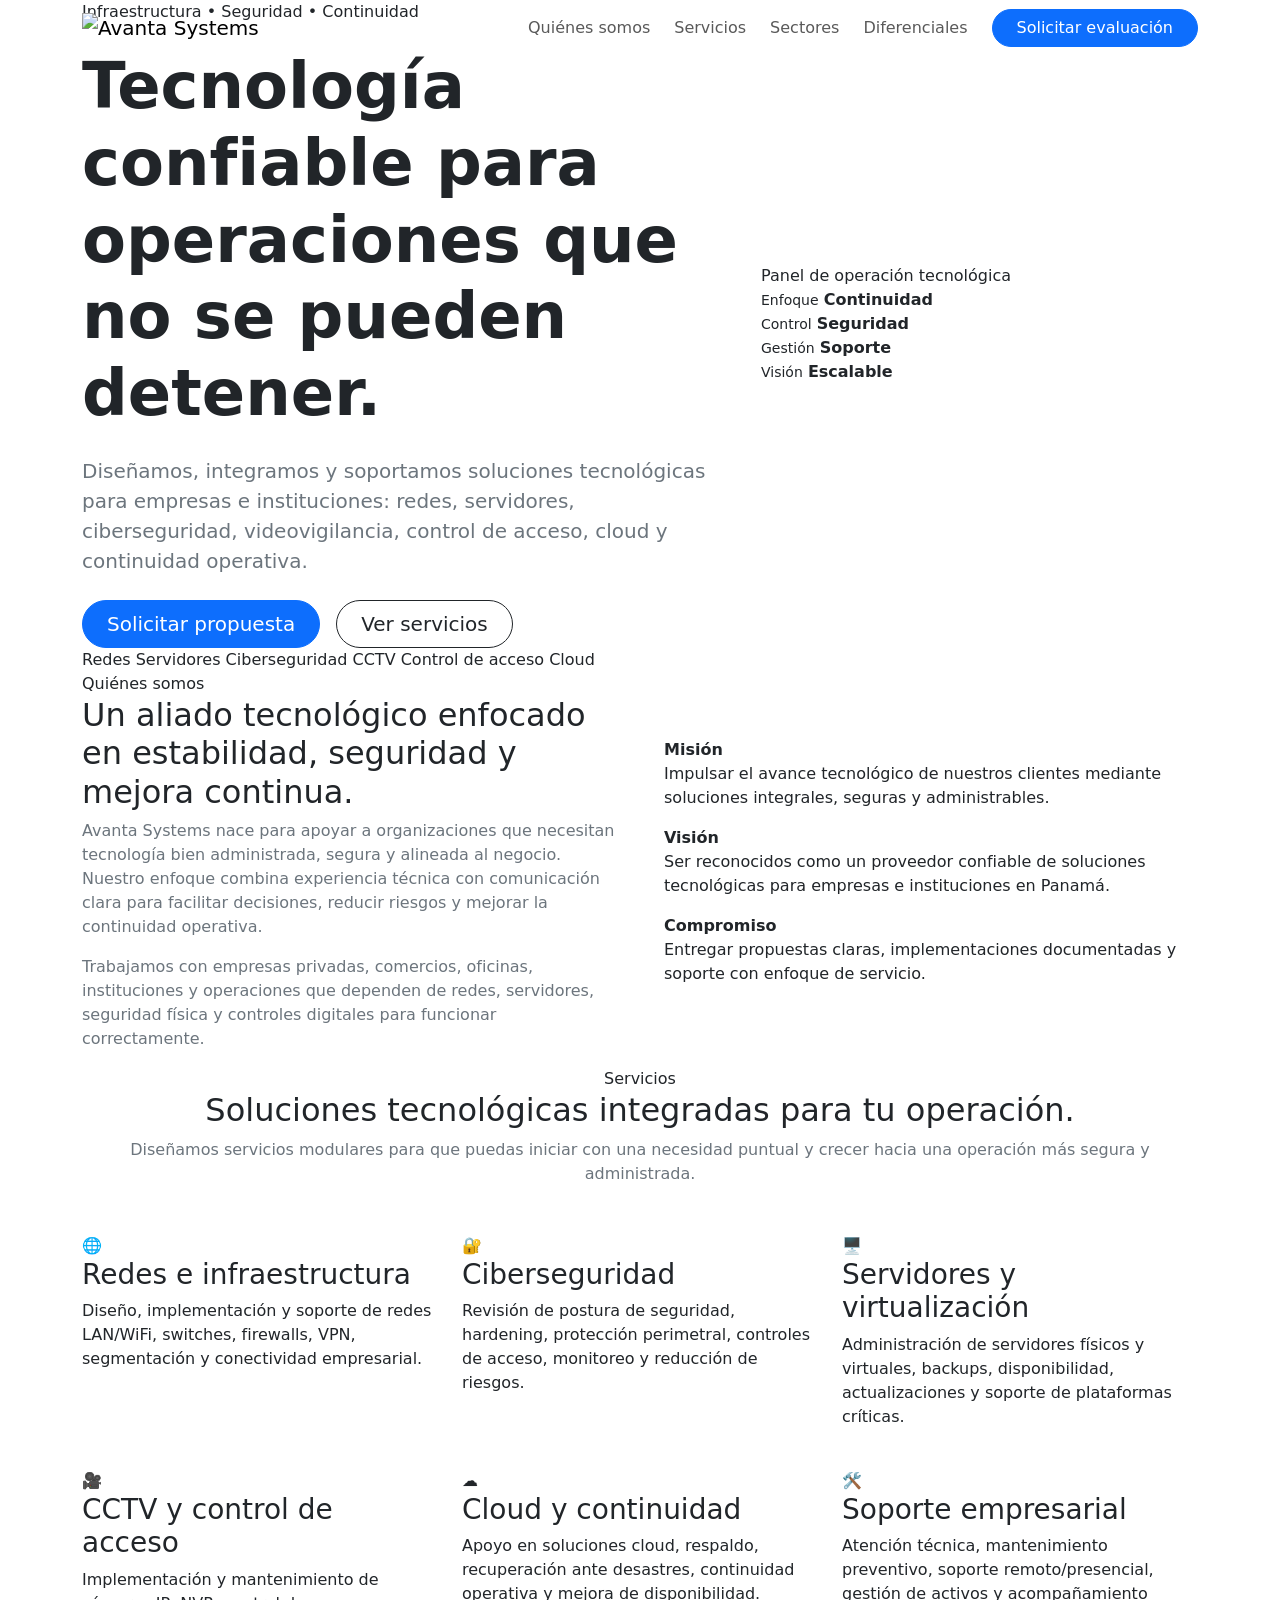
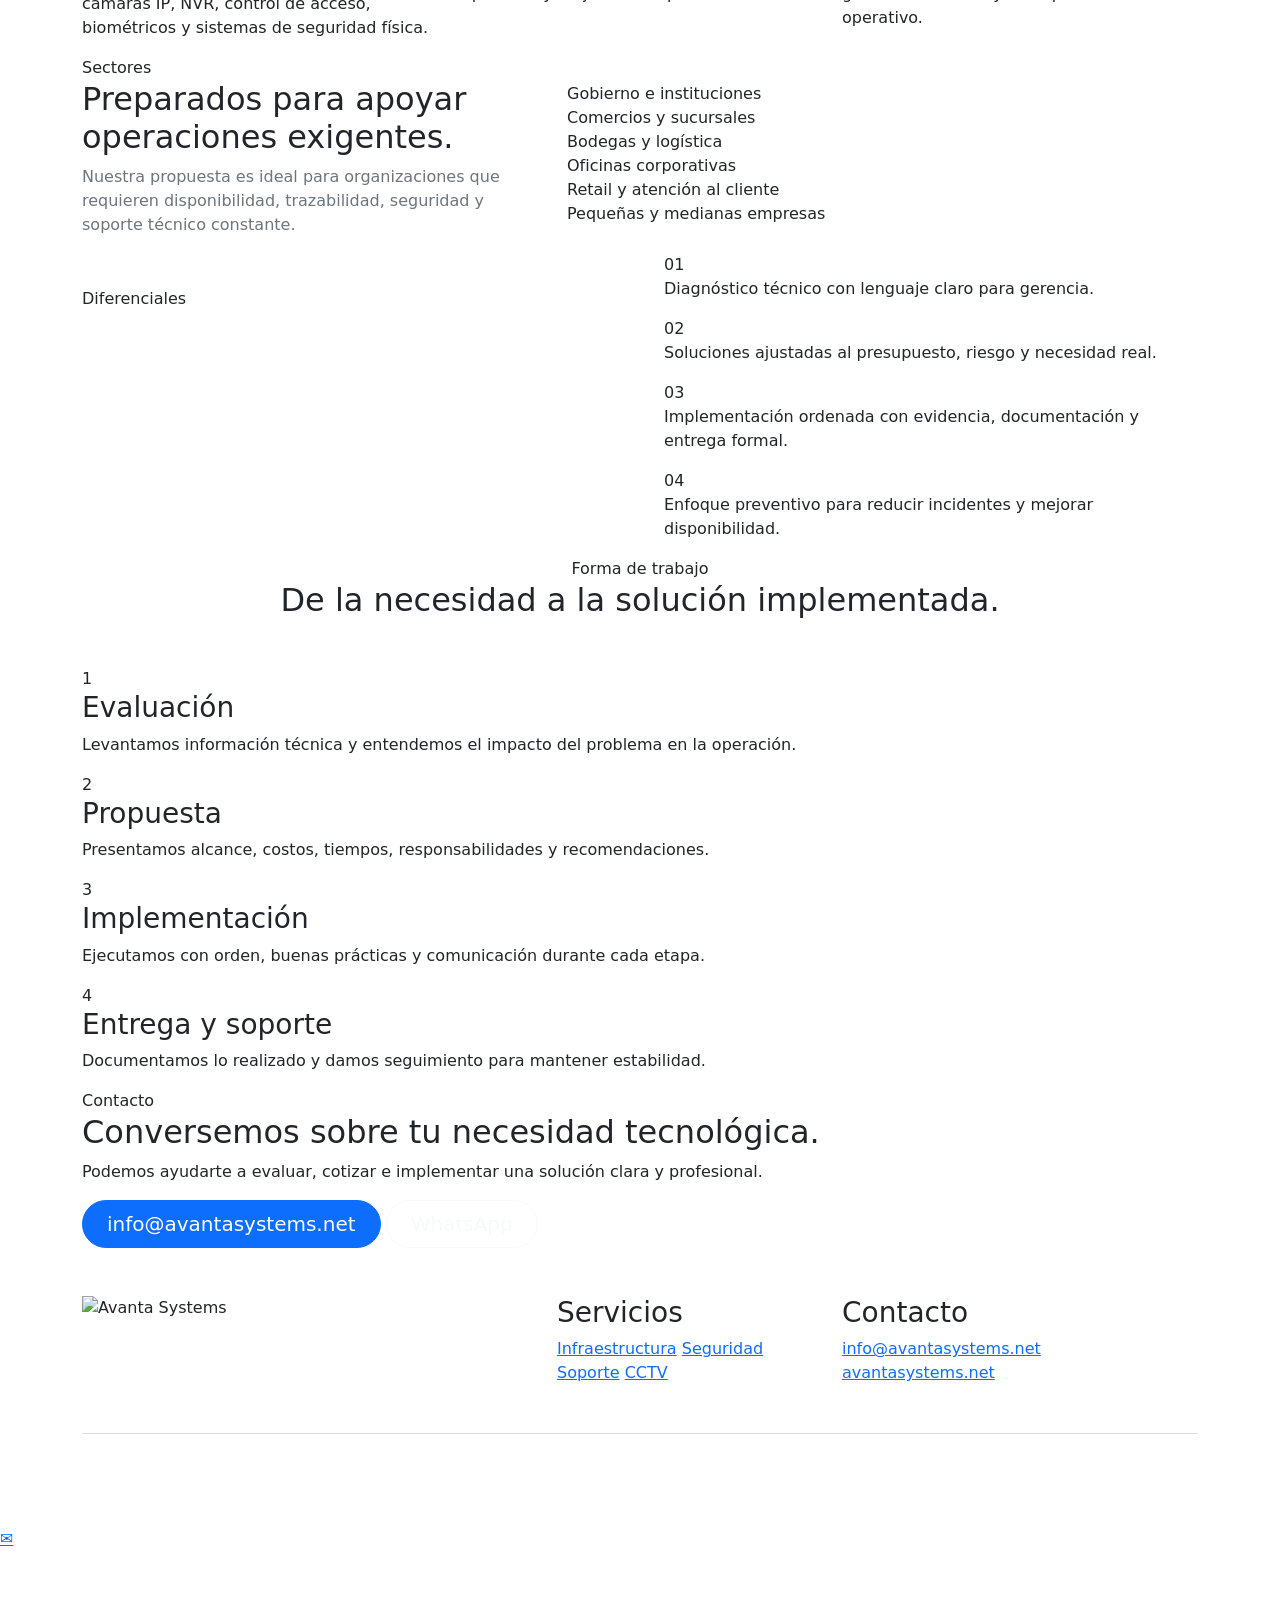
==== index.html @ c92cebc7 "index" ====
<!doctype html>
<html lang="es">
<head>
  <meta charset="utf-8">
  <meta name="viewport" content="width=device-width, initial-scale=1">
  <title>Avanta Systems | Infraestructura, Seguridad y Soluciones Tecnológicas</title>
  <meta name="description" content="Avanta Systems brinda servicios de consultoría, implementación y soporte tecnológico: redes, ciberseguridad, servidores, CCTV, control de acceso, cloud, respaldo y continuidad operativa para empresas e instituciones.">
  <meta name="keywords" content="Avanta Systems, tecnología Panamá, infraestructura tecnológica, ciberseguridad, redes, CCTV, control de acceso, servidores, soporte técnico, cloud, disaster recovery">
  <meta name="author" content="Avanta Systems">
  <meta name="robots" content="index, follow">
  <link rel="canonical" href="https://avantasystems.net/">

  <meta property="og:type" content="website">
  <meta property="og:title" content="Avanta Systems | Tecnología que impulsa continuidad">
  <meta property="og:description" content="Infraestructura, seguridad, soporte y soluciones tecnológicas para empresas e instituciones.">
  <meta property="og:url" content="https://avantasystems.net/">
  <meta property="og:image" content="https://avantasystems.net/assets/og-image.png">

  <meta name="twitter:card" content="summary_large_image">
  <meta name="twitter:title" content="Avanta Systems">
  <meta name="twitter:description" content="Infraestructura, seguridad y continuidad tecnológica.">
  <meta name="twitter:image" content="https://avantasystems.net/assets/og-image.png">

  <link rel="icon" href="assets/favicon.svg" type="image/svg+xml">
  <link rel="preconnect" href="https://cdn.jsdelivr.net">
  <link rel="stylesheet" href="https://cdn.jsdelivr.net/npm/bootstrap@5.3.3/dist/css/bootstrap.min.css">
  <link rel="stylesheet" href="assets/styles.css">

  <script type="application/ld+json">
  {
    "@context": "https://schema.org",
    "@type": "ProfessionalService",
    "name": "Avanta Systems",
    "url": "https://avantasystems.net",
    "email": "info@avantasystems.net",
    "areaServed": "Panamá",
    "description": "Consultoría, implementación y soporte en infraestructura tecnológica, redes, ciberseguridad, servidores, CCTV, control de acceso y continuidad operativa.",
    "serviceType": [
      "Infraestructura tecnológica",
      "Ciberseguridad",
      "Redes",
      "Servidores",
      "CCTV",
      "Control de acceso",
      "Soporte técnico empresarial"
    ]
  }
  </script>
</head>

<body>
  <nav class="navbar navbar-expand-lg fixed-top glass-nav" id="mainNav">
    <div class="container">
      <a class="navbar-brand d-flex align-items-center gap-2" href="#inicio" aria-label="Avanta Systems">
        <img src="assets/logo.svg" alt="Avanta Systems" class="logo">
      </a>

      <button class="navbar-toggler border-0" type="button" data-bs-toggle="collapse" data-bs-target="#navMenu" aria-controls="navMenu" aria-expanded="false" aria-label="Abrir menú">
        <span class="navbar-toggler-icon"></span>
      </button>

      <div class="collapse navbar-collapse" id="navMenu">
        <ul class="navbar-nav ms-auto align-items-lg-center gap-lg-2">
          <li class="nav-item"><a class="nav-link" href="#quienes-somos">Quiénes somos</a></li>
          <li class="nav-item"><a class="nav-link" href="#servicios">Servicios</a></li>
          <li class="nav-item"><a class="nav-link" href="#sectores">Sectores</a></li>
          <li class="nav-item"><a class="nav-link" href="#diferenciales">Diferenciales</a></li>
          <li class="nav-item"><a class="btn btn-primary rounded-pill px-4 ms-lg-2" href="#contacto">Solicitar evaluación</a></li>
        </ul>
      </div>
    </div>
  </nav>

  <header id="inicio" class="hero-section">
    <div class="hero-bg-orb orb-one"></div>
    <div class="hero-bg-orb orb-two"></div>

    <div class="container hero-content">
      <div class="row align-items-center g-5">
        <div class="col-lg-7">
          <div class="reveal">
            <span class="badge-pill">Infraestructura • Seguridad • Continuidad</span>
            <h1 class="display-3 fw-bold mt-4 mb-4">Tecnología confiable para operaciones que no se pueden detener.</h1>
            <p class="lead text-secondary mb-4">
              Diseñamos, integramos y soportamos soluciones tecnológicas para empresas e instituciones:
              redes, servidores, ciberseguridad, videovigilancia, control de acceso, cloud y continuidad operativa.
            </p>
            <div class="d-flex flex-column flex-sm-row gap-3">
              <a href="#contacto" class="btn btn-primary btn-lg rounded-pill px-4">Solicitar propuesta</a>
              <a href="#servicios" class="btn btn-outline-dark btn-lg rounded-pill px-4">Ver servicios</a>
            </div>
          </div>
        </div>

        <div class="col-lg-5">
          <div class="hero-dashboard reveal delay-1">
            <div class="dashboard-header">
              <span class="status-dot"></span>
              <span>Panel de operación tecnológica</span>
            </div>
            <div class="dashboard-grid">
              <div class="metric-card">
                <small>Enfoque</small>
                <strong>Continuidad</strong>
              </div>
              <div class="metric-card">
                <small>Control</small>
                <strong>Seguridad</strong>
              </div>
              <div class="metric-card">
                <small>Gestión</small>
                <strong>Soporte</strong>
              </div>
              <div class="metric-card">
                <small>Visión</small>
                <strong>Escalable</strong>
              </div>
            </div>
            <div class="signal-line">
              <span></span><span></span><span></span><span></span><span></span>
            </div>
          </div>
        </div>
      </div>

      <div class="trust-row reveal delay-2">
        <span>Redes</span>
        <span>Servidores</span>
        <span>Ciberseguridad</span>
        <span>CCTV</span>
        <span>Control de acceso</span>
        <span>Cloud</span>
      </div>
    </div>
  </header>

  <main>
    <section id="quienes-somos" class="section-padding">
      <div class="container">
        <div class="row align-items-center g-5">
          <div class="col-lg-6 reveal">
            <span class="section-kicker">Quiénes somos</span>
            <h2 class="section-title">Un aliado tecnológico enfocado en estabilidad, seguridad y mejora continua.</h2>
            <p class="text-secondary">
              Avanta Systems nace para apoyar a organizaciones que necesitan tecnología bien administrada,
              segura y alineada al negocio. Nuestro enfoque combina experiencia técnica con comunicación clara
              para facilitar decisiones, reducir riesgos y mejorar la continuidad operativa.
            </p>
            <p class="text-secondary">
              Trabajamos con empresas privadas, comercios, oficinas, instituciones y operaciones que dependen
              de redes, servidores, seguridad física y controles digitales para funcionar correctamente.
            </p>
          </div>

          <div class="col-lg-6 reveal delay-1">
            <div class="info-panel">
              <div class="info-item">
                <strong>Misión</strong>
                <p>Impulsar el avance tecnológico de nuestros clientes mediante soluciones integrales, seguras y administrables.</p>
              </div>
              <div class="info-item">
                <strong>Visión</strong>
                <p>Ser reconocidos como un proveedor confiable de soluciones tecnológicas para empresas e instituciones en Panamá.</p>
              </div>
              <div class="info-item">
                <strong>Compromiso</strong>
                <p>Entregar propuestas claras, implementaciones documentadas y soporte con enfoque de servicio.</p>
              </div>
            </div>
          </div>
        </div>
      </div>
    </section>

    <section id="servicios" class="section-padding bg-soft">
      <div class="container">
        <div class="section-head text-center reveal">
          <span class="section-kicker">Servicios</span>
          <h2 class="section-title mx-auto">Soluciones tecnológicas integradas para tu operación.</h2>
          <p class="text-secondary mx-auto">
            Diseñamos servicios modulares para que puedas iniciar con una necesidad puntual y crecer hacia una operación más segura y administrada.
          </p>
        </div>

        <div class="row g-4 mt-4">
          <div class="col-md-6 col-lg-4 reveal">
            <div class="service-card">
              <div class="service-icon">🌐</div>
              <h3>Redes e infraestructura</h3>
              <p>Diseño, implementación y soporte de redes LAN/WiFi, switches, firewalls, VPN, segmentación y conectividad empresarial.</p>
            </div>
          </div>
          <div class="col-md-6 col-lg-4 reveal delay-1">
            <div class="service-card">
              <div class="service-icon">🔐</div>
              <h3>Ciberseguridad</h3>
              <p>Revisión de postura de seguridad, hardening, protección perimetral, controles de acceso, monitoreo y reducción de riesgos.</p>
            </div>
          </div>
          <div class="col-md-6 col-lg-4 reveal delay-2">
            <div class="service-card">
              <div class="service-icon">🖥️</div>
              <h3>Servidores y virtualización</h3>
              <p>Administración de servidores físicos y virtuales, backups, disponibilidad, actualizaciones y soporte de plataformas críticas.</p>
            </div>
          </div>
          <div class="col-md-6 col-lg-4 reveal">
            <div class="service-card">
              <div class="service-icon">🎥</div>
              <h3>CCTV y control de acceso</h3>
              <p>Implementación y mantenimiento de cámaras IP, NVR, control de acceso, biométricos y sistemas de seguridad física.</p>
            </div>
          </div>
          <div class="col-md-6 col-lg-4 reveal delay-1">
            <div class="service-card">
              <div class="service-icon">☁️</div>
              <h3>Cloud y continuidad</h3>
              <p>Apoyo en soluciones cloud, respaldo, recuperación ante desastres, continuidad operativa y mejora de disponibilidad.</p>
            </div>
          </div>
          <div class="col-md-6 col-lg-4 reveal delay-2">
            <div class="service-card">
              <div class="service-icon">🛠️</div>
              <h3>Soporte empresarial</h3>
              <p>Atención técnica, mantenimiento preventivo, soporte remoto/presencial, gestión de activos y acompañamiento operativo.</p>
            </div>
          </div>
        </div>
      </div>
    </section>

    <section id="sectores" class="section-padding">
      <div class="container">
        <div class="row align-items-center g-5">
          <div class="col-lg-5 reveal">
            <span class="section-kicker">Sectores</span>
            <h2 class="section-title">Preparados para apoyar operaciones exigentes.</h2>
            <p class="text-secondary">
              Nuestra propuesta es ideal para organizaciones que requieren disponibilidad, trazabilidad,
              seguridad y soporte técnico constante.
            </p>
          </div>

          <div class="col-lg-7">
            <div class="sector-grid">
              <div class="sector-card reveal">Gobierno e instituciones</div>
              <div class="sector-card reveal delay-1">Comercios y sucursales</div>
              <div class="sector-card reveal delay-2">Bodegas y logística</div>
              <div class="sector-card reveal">Oficinas corporativas</div>
              <div class="sector-card reveal delay-1">Retail y atención al cliente</div>
              <div class="sector-card reveal delay-2">Pequeñas y medianas empresas</div>
            </div>
          </div>
        </div>
      </div>
    </section>

    <section id="diferenciales" class="section-padding dark-section">
      <div class="container">
        <div class="row g-5 align-items-center">
          <div class="col-lg-6 reveal">
            <span class="section-kicker">Diferenciales</span>
            <h2 class="section-title text-white">No vendemos solo instalación: entregamos control, documentación y continuidad.</h2>
            <p class="text-white-50">
              El valor está en entender el entorno, documentar lo implementado y dejar recomendaciones claras para operación y mejora.
            </p>
          </div>
          <div class="col-lg-6">
            <div class="value-list">
              <div class="value-item reveal">
                <span>01</span>
                <p>Diagnóstico técnico con lenguaje claro para gerencia.</p>
              </div>
              <div class="value-item reveal delay-1">
                <span>02</span>
                <p>Soluciones ajustadas al presupuesto, riesgo y necesidad real.</p>
              </div>
              <div class="value-item reveal delay-2">
                <span>03</span>
                <p>Implementación ordenada con evidencia, documentación y entrega formal.</p>
              </div>
              <div class="value-item reveal delay-3">
                <span>04</span>
                <p>Enfoque preventivo para reducir incidentes y mejorar disponibilidad.</p>
              </div>
            </div>
          </div>
        </div>
      </div>
    </section>

    <section class="section-padding bg-soft">
      <div class="container">
        <div class="section-head text-center reveal">
          <span class="section-kicker">Forma de trabajo</span>
          <h2 class="section-title mx-auto">De la necesidad a la solución implementada.</h2>
        </div>

        <div class="timeline mt-5">
          <div class="timeline-step reveal">
            <span>1</span>
            <h3>Evaluación</h3>
            <p>Levantamos información técnica y entendemos el impacto del problema en la operación.</p>
          </div>
          <div class="timeline-step reveal delay-1">
            <span>2</span>
            <h3>Propuesta</h3>
            <p>Presentamos alcance, costos, tiempos, responsabilidades y recomendaciones.</p>
          </div>
          <div class="timeline-step reveal delay-2">
            <span>3</span>
            <h3>Implementación</h3>
            <p>Ejecutamos con orden, buenas prácticas y comunicación durante cada etapa.</p>
          </div>
          <div class="timeline-step reveal delay-3">
            <span>4</span>
            <h3>Entrega y soporte</h3>
            <p>Documentamos lo realizado y damos seguimiento para mantener estabilidad.</p>
          </div>
        </div>
      </div>
    </section>

    <section id="contacto" class="cta-section">
      <div class="container">
        <div class="cta-box reveal">
          <div>
            <span class="section-kicker">Contacto</span>
            <h2>Conversemos sobre tu necesidad tecnológica.</h2>
            <p>Podemos ayudarte a evaluar, cotizar e implementar una solución clara y profesional.</p>
          </div>
          <div class="cta-actions">
            <a class="btn btn-primary btn-lg rounded-pill px-4" href="mailto:info@avantasystems.net">info@avantasystems.net</a>
            <a class="btn btn-outline-light btn-lg rounded-pill px-4" href="https://wa.me/50764495803" target="_blank" rel="noopener">WhatsApp</a>
          </div>
        </div>
      </div>
    </section>
  </main>

  <footer class="footer py-5">
    <div class="container">
      <div class="row g-4 align-items-start">
        <div class="col-lg-5">
          <img src="assets/logo-white.svg" alt="Avanta Systems" class="footer-logo mb-3">
          <p class="text-white-50 mb-1">Servicios Tecnológicos Integrados PTY</p>
          <p class="text-white-50">Panamá</p>
        </div>
        <div class="col-6 col-lg-3">
          <h3>Servicios</h3>
          <a href="#servicios">Infraestructura</a>
          <a href="#servicios">Seguridad</a>
          <a href="#servicios">Soporte</a>
          <a href="#servicios">CCTV</a>
        </div>
        <div class="col-6 col-lg-4">
          <h3>Contacto</h3>
          <a href="mailto:info@avantasystems.net">info@avantasystems.net</a>
          <a href="https://avantasystems.net">avantasystems.net</a>
          <span class="text-white-50">Atención empresarial e institucional</span>
        </div>
      </div>
      <hr class="border-secondary my-4">
      <div class="d-flex flex-column flex-md-row justify-content-between gap-2 text-white-50 small">
        <span>© <span id="year"></span> Avanta Systems. Todos los derechos reservados.</span>
        <span>Infraestructura • Seguridad • Continuidad</span>
      </div>
    </div>
  </footer>

  <a href="#contacto" class="floating-cta" aria-label="Contactar">✉</a>

  <script src="https://cdn.jsdelivr.net/npm/bootstrap@5.3.3/dist/js/bootstrap.bundle.min.js"></script>
  <script src="assets/script.js"></script>
</body>
</html>
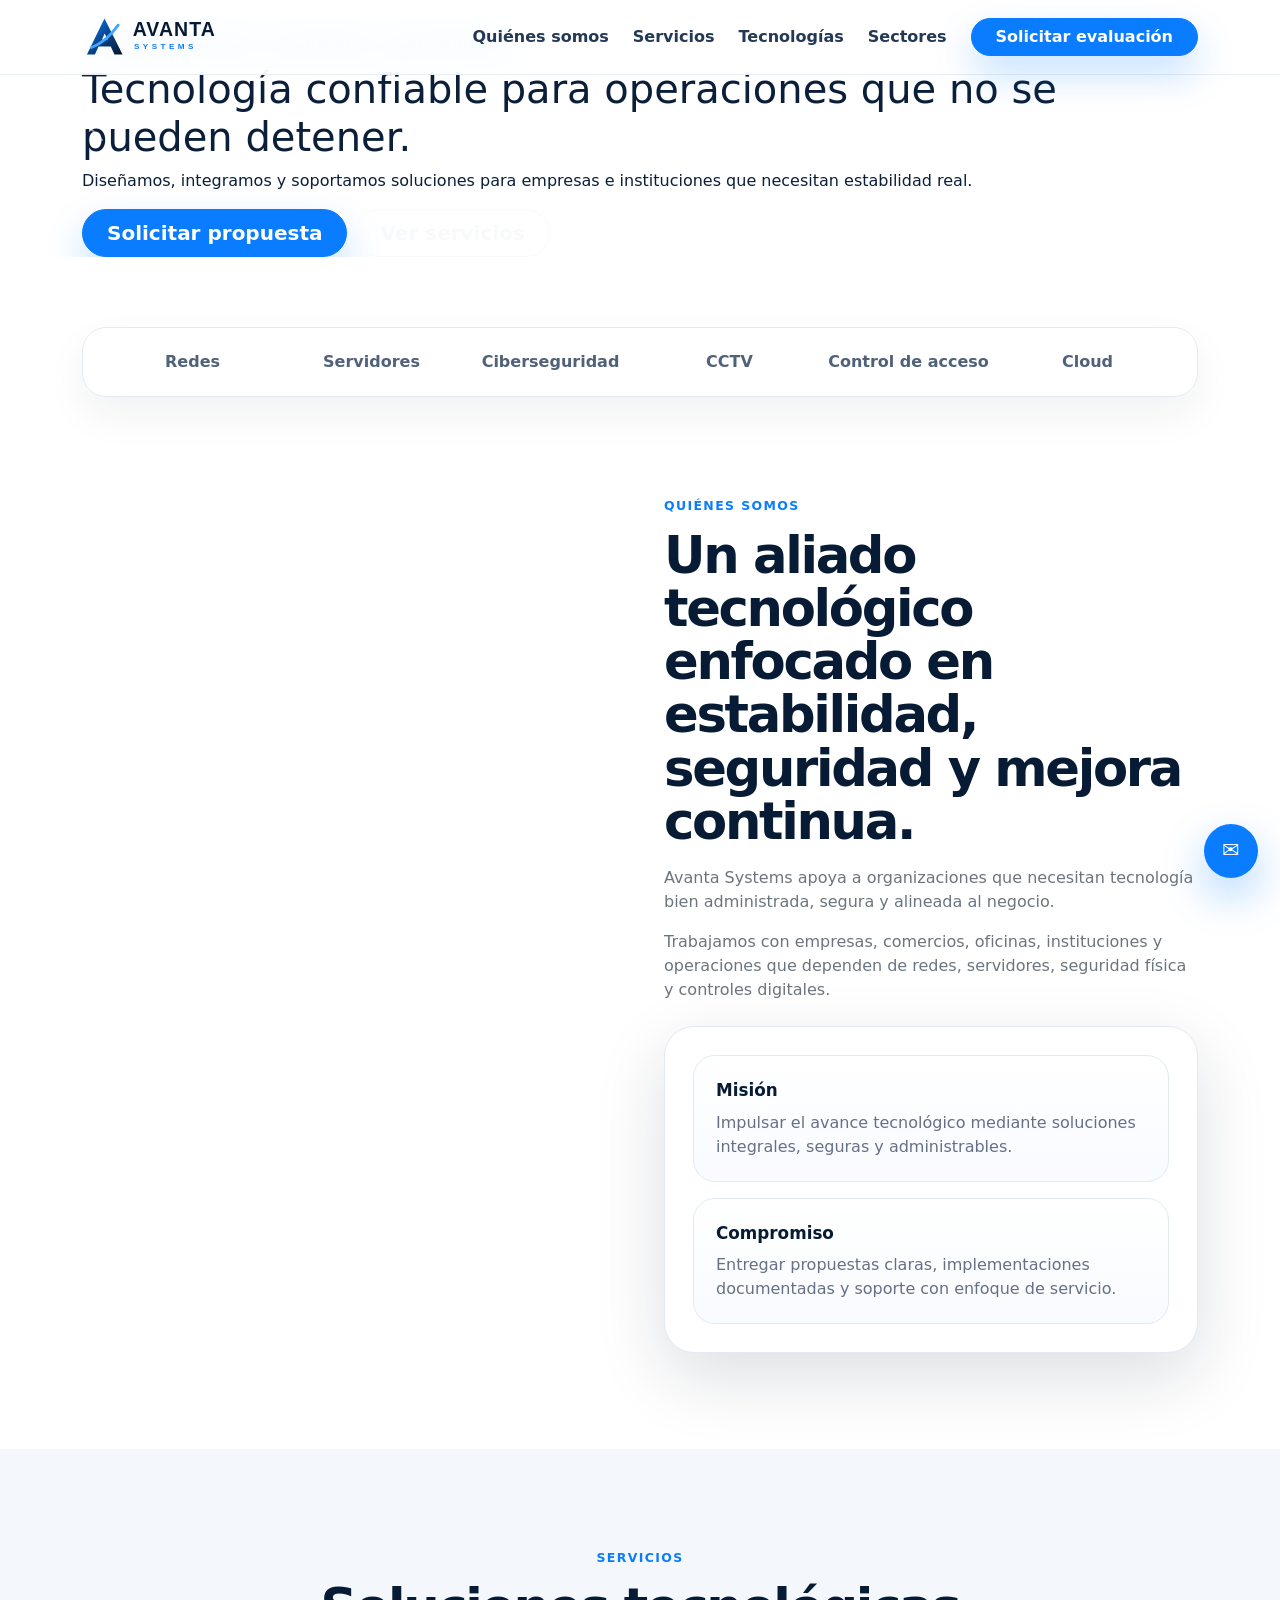
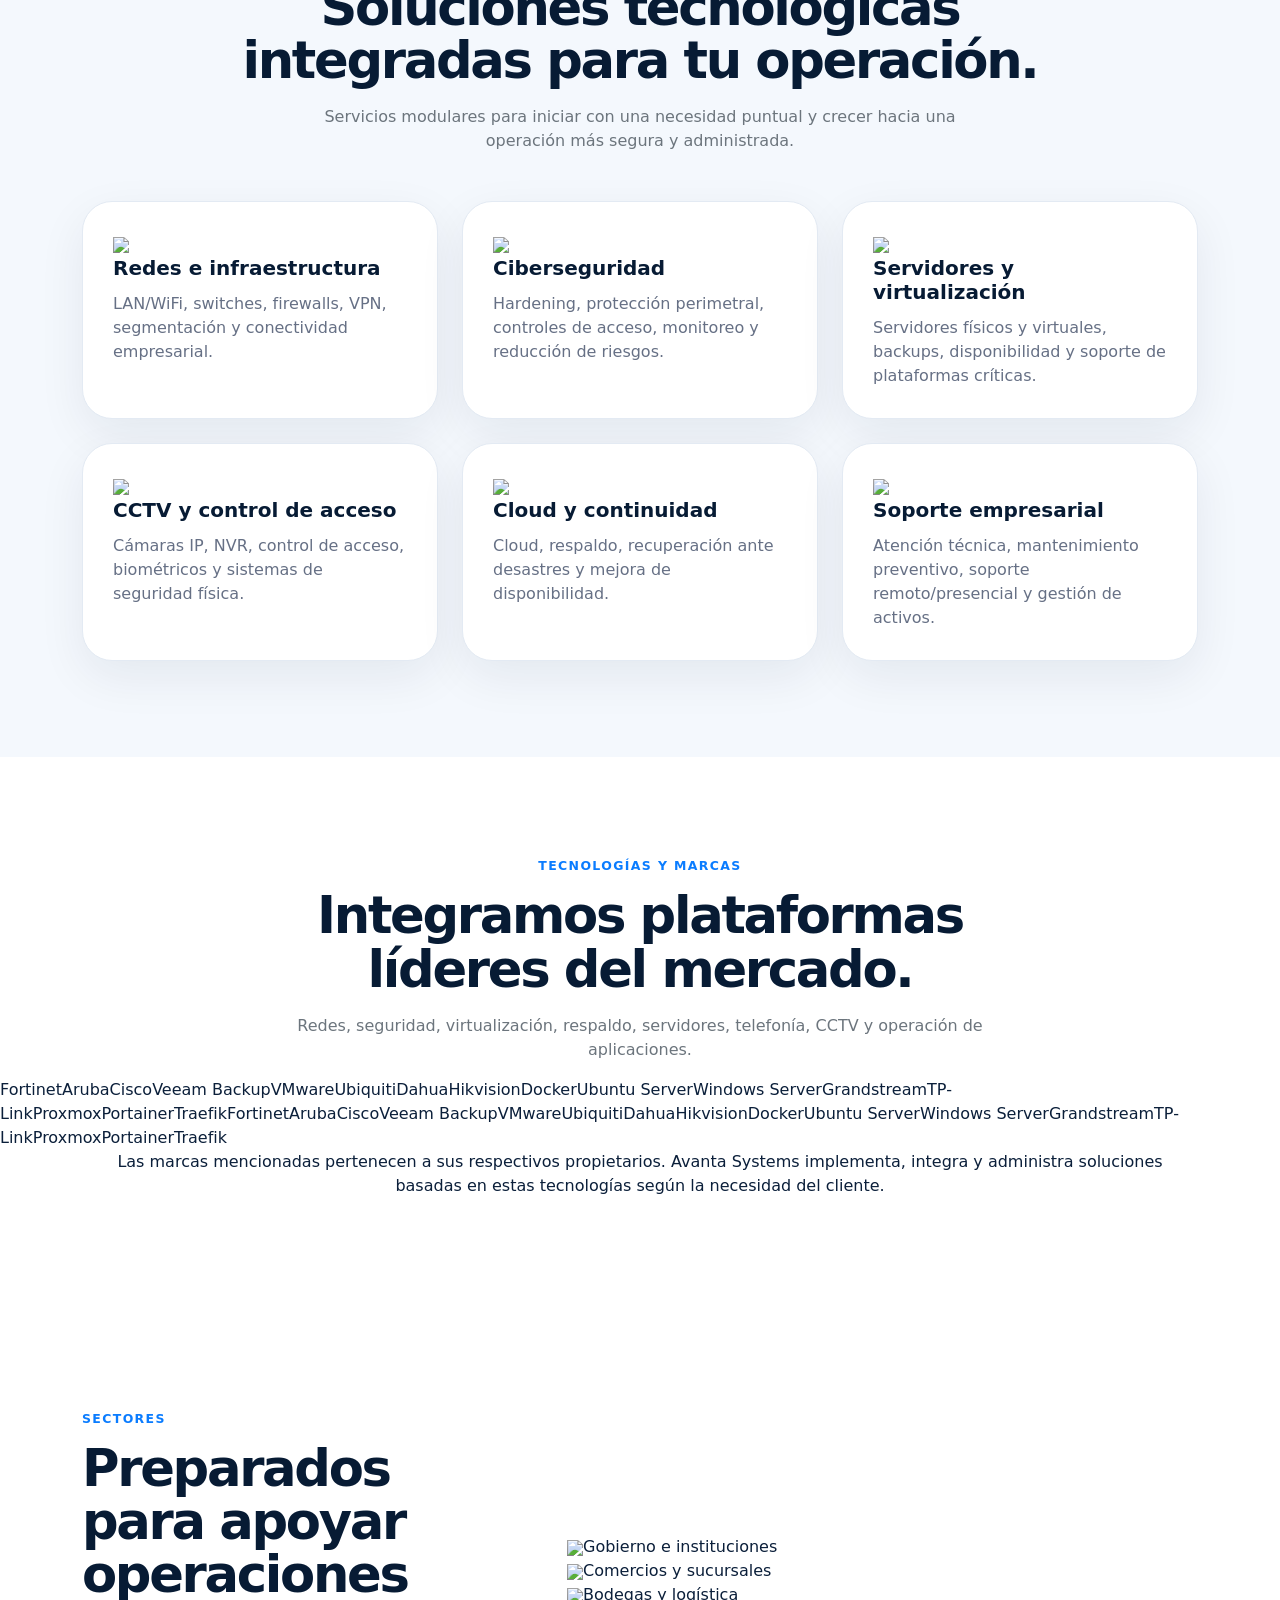
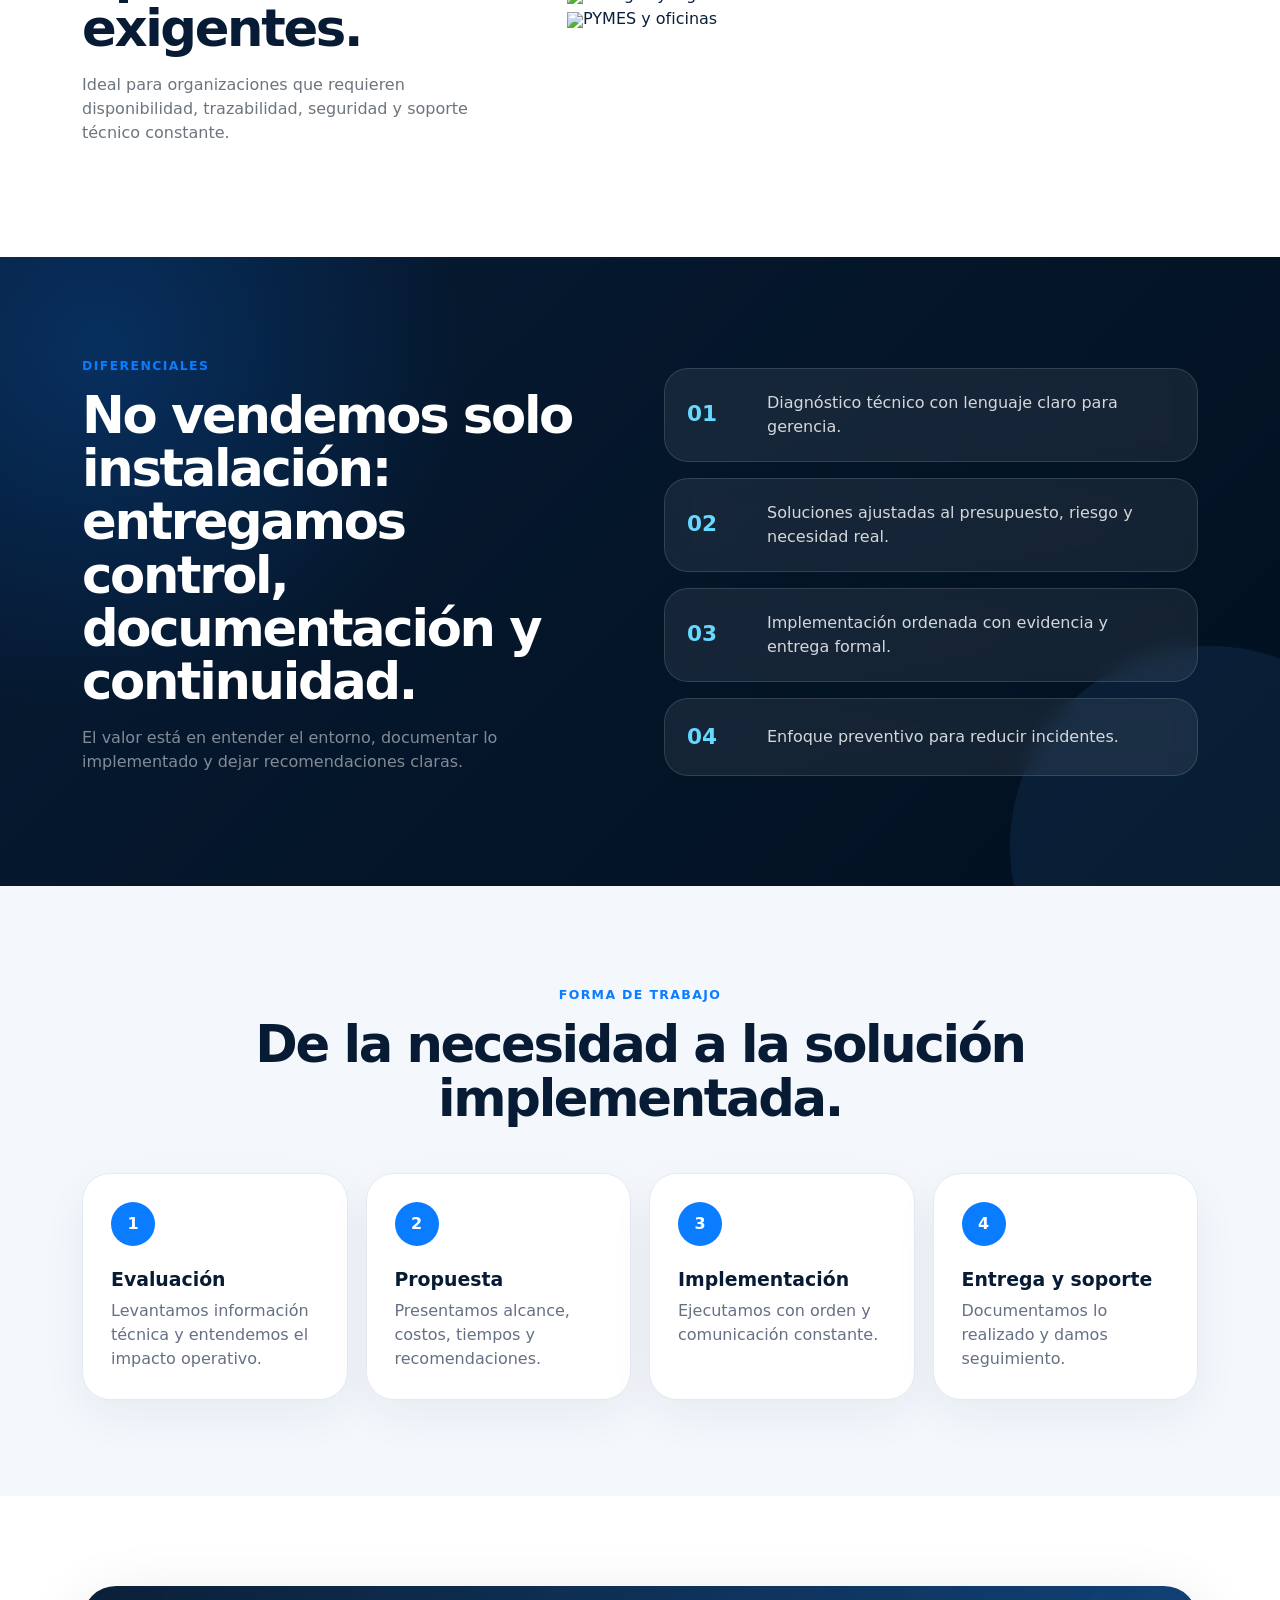
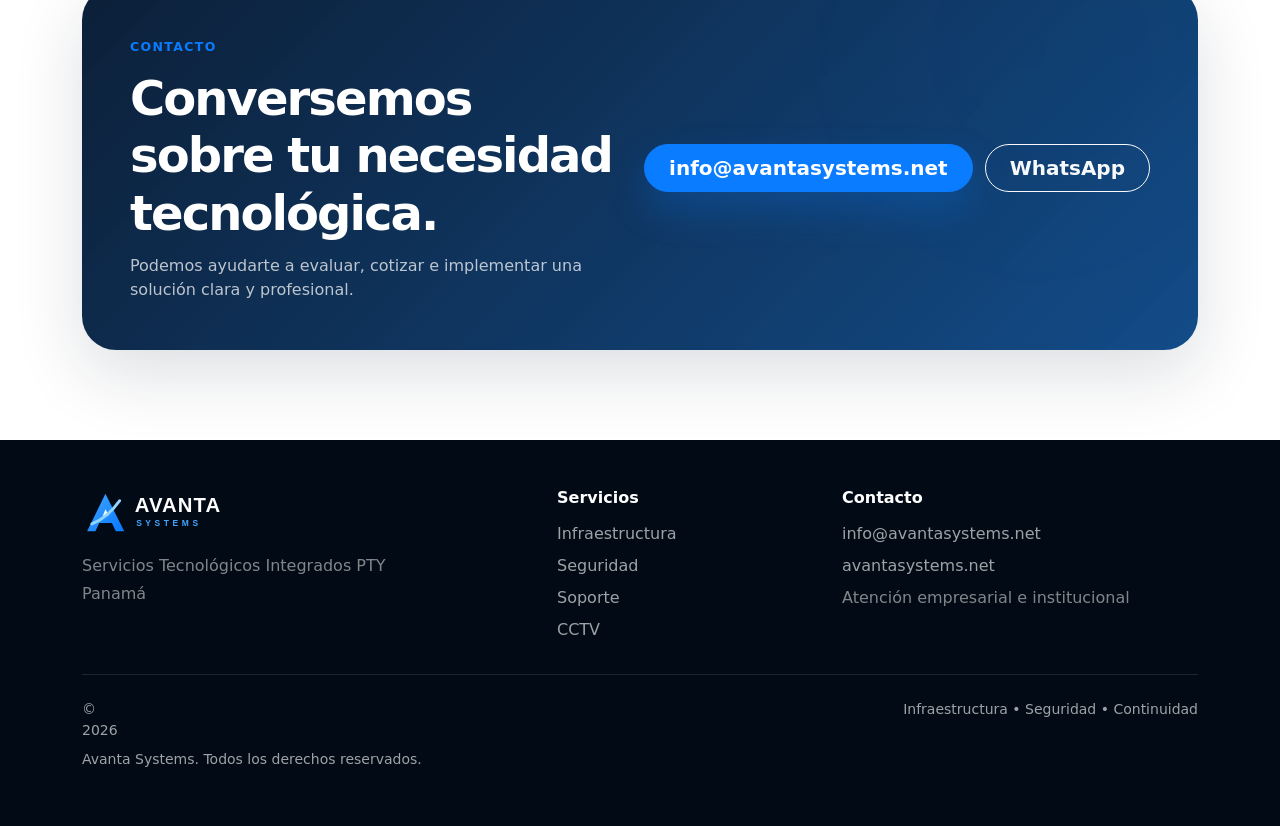
==== commit 8a35e0d7: "Add files via upload" ====
--- a/index.html
+++ b/index.html
@@ -1,376 +1,52 @@
 <!doctype html>
 <html lang="es">
 <head>
-  <meta charset="utf-8">
-  <meta name="viewport" content="width=device-width, initial-scale=1">
-  <title>Avanta Systems | Infraestructura, Seguridad y Soluciones Tecnológicas</title>
-  <meta name="description" content="Avanta Systems brinda servicios de consultoría, implementación y soporte tecnológico: redes, ciberseguridad, servidores, CCTV, control de acceso, cloud, respaldo y continuidad operativa para empresas e instituciones.">
-  <meta name="keywords" content="Avanta Systems, tecnología Panamá, infraestructura tecnológica, ciberseguridad, redes, CCTV, control de acceso, servidores, soporte técnico, cloud, disaster recovery">
-  <meta name="author" content="Avanta Systems">
-  <meta name="robots" content="index, follow">
-  <link rel="canonical" href="https://avantasystems.net/">
+<meta charset="utf-8"><meta name="viewport" content="width=device-width,initial-scale=1">
+<title>Avanta Systems | Infraestructura, Seguridad y Soluciones Tecnológicas</title>
+<meta name="description" content="Avanta Systems brinda consultoría, implementación y soporte tecnológico: redes, ciberseguridad, servidores, CCTV, control de acceso, cloud, respaldo y continuidad operativa.">
+<meta name="keywords" content="Avanta Systems, tecnología Panamá, infraestructura tecnológica, ciberseguridad, redes, CCTV, control de acceso, servidores, soporte técnico, cloud, disaster recovery">
+<meta name="author" content="Avanta Systems"><meta name="robots" content="index, follow"><link rel="canonical" href="https://avantasystems.net/">
+<meta property="og:type" content="website"><meta property="og:title" content="Avanta Systems | Tecnología que impulsa continuidad"><meta property="og:description" content="Infraestructura, seguridad, soporte y soluciones tecnológicas."><meta property="og:image" content="https://avantasystems.net/assets/og-image.png">
+<link rel="icon" href="assets/favicon.svg" type="image/svg+xml"><link rel="stylesheet" href="https://cdn.jsdelivr.net/npm/bootstrap@5.3.3/dist/css/bootstrap.min.css"><link rel="stylesheet" href="assets/styles.css">
+</head>
+<body>
+<nav class="navbar navbar-expand-lg fixed-top glass-nav" id="mainNav"><div class="container"><a class="navbar-brand" href="#inicio"><img src="assets/logo.svg" class="logo" alt="Avanta Systems"></a><button class="navbar-toggler border-0" data-bs-toggle="collapse" data-bs-target="#navMenu"><span class="navbar-toggler-icon"></span></button><div class="collapse navbar-collapse" id="navMenu"><ul class="navbar-nav ms-auto align-items-lg-center gap-lg-2"><li class="nav-item"><a class="nav-link" href="#quienes-somos">Quiénes somos</a></li><li class="nav-item"><a class="nav-link" href="#servicios">Servicios</a></li><li class="nav-item"><a class="nav-link" href="#tecnologias">Tecnologías</a></li><li class="nav-item"><a class="nav-link" href="#sectores">Sectores</a></li><li class="nav-item"><a class="btn btn-primary rounded-pill px-4 ms-lg-2" href="#contacto">Solicitar evaluación</a></li></ul></div></div></nav>
 
-  <meta property="og:type" content="website">
-  <meta property="og:title" content="Avanta Systems | Tecnología que impulsa continuidad">
-  <meta property="og:description" content="Infraestructura, seguridad, soporte y soluciones tecnológicas para empresas e instituciones.">
-  <meta property="og:url" content="https://avantasystems.net/">
-  <meta property="og:image" content="https://avantasystems.net/assets/og-image.png">
+<header id="inicio" class="hero-slider"><div id="heroCarousel" class="carousel slide carousel-fade" data-bs-ride="carousel" data-bs-interval="5200">
+<div class="carousel-indicators"><button data-bs-target="#heroCarousel" data-bs-slide-to="0" class="active"></button><button data-bs-target="#heroCarousel" data-bs-slide-to="1"></button><button data-bs-target="#heroCarousel" data-bs-slide-to="2"></button><button data-bs-target="#heroCarousel" data-bs-slide-to="3"></button><button data-bs-target="#heroCarousel" data-bs-slide-to="4"></button></div>
+<div class="carousel-inner">
+<div class="carousel-item active"><img src="assets/img/slide-1.jpg" class="hero-slide-img" alt=""><div class="hero-overlay"></div><div class="container hero-caption"><span class="badge-pill">Infraestructura • Seguridad • Continuidad</span><h1>Tecnología confiable para operaciones que no se pueden detener.</h1><p>Diseñamos, integramos y soportamos soluciones para empresas e instituciones que necesitan estabilidad real.</p><div><a href="#contacto" class="btn btn-primary btn-lg rounded-pill px-4 me-2">Solicitar propuesta</a><a href="#servicios" class="btn btn-outline-light btn-lg rounded-pill px-4">Ver servicios</a></div></div></div>
+<div class="carousel-item"><img src="assets/img/slide-2.jpg" class="hero-slide-img" alt=""><div class="hero-overlay"></div><div class="container hero-caption"><span class="badge-pill">Protección y control</span><h1>Seguridad desde el diseño, no como reacción.</h1><p>Reducimos riesgos con segmentación, hardening, monitoreo, controles de acceso y buenas prácticas.</p><a href="#contacto" class="btn btn-primary btn-lg rounded-pill px-4">Evaluar seguridad</a></div></div>
+<div class="carousel-item"><img src="assets/img/slide-3.jpg" class="hero-slide-img" alt=""><div class="hero-overlay"></div><div class="container hero-caption"><span class="badge-pill">Redes y conectividad</span><h1>Conectividad empresarial para sucursales, oficinas y operación distribuida.</h1><p>LAN, WiFi, VPN, firewalls, switches y conectividad administrable.</p><a href="#servicios" class="btn btn-primary btn-lg rounded-pill px-4">Ver soluciones</a></div></div>
+<div class="carousel-item"><img src="assets/img/slide-4.jpg" class="hero-slide-img" alt=""><div class="hero-overlay"></div><div class="container hero-caption"><span class="badge-pill">Seguridad física</span><h1>Videovigilancia y control de acceso integrados a tu operación.</h1><p>Cámaras IP, NVR, biométricos y controles para mejorar visibilidad y trazabilidad.</p><a href="#contacto" class="btn btn-primary btn-lg rounded-pill px-4">Cotizar proyecto</a></div></div>
+<div class="carousel-item"><img src="assets/img/slide-5.jpg" class="hero-slide-img" alt=""><div class="hero-overlay"></div><div class="container hero-caption"><span class="badge-pill">Continuidad operativa</span><h1>Respaldo, cloud y recuperación para mantener el negocio activo.</h1><p>Estrategias de backup, contingencia y disponibilidad para reducir interrupciones.</p><a href="#contacto" class="btn btn-primary btn-lg rounded-pill px-4">Hablar con Avanta</a></div></div>
+</div><button class="carousel-control-prev" data-bs-target="#heroCarousel" data-bs-slide="prev"><span class="carousel-control-prev-icon"></span></button><button class="carousel-control-next" data-bs-target="#heroCarousel" data-bs-slide="next"><span class="carousel-control-next-icon"></span></button></div></header>
 
-  <meta name="twitter:card" content="summary_large_image">
-  <meta name="twitter:title" content="Avanta Systems">
-  <meta name="twitter:description" content="Infraestructura, seguridad y continuidad tecnológica.">
-  <meta name="twitter:image" content="https://avantasystems.net/assets/og-image.png">
+<section class="capability-strip"><div class="container"><div class="trust-row reveal"><span>Redes</span><span>Servidores</span><span>Ciberseguridad</span><span>CCTV</span><span>Control de acceso</span><span>Cloud</span></div></div></section>
 
-  <link rel="icon" href="assets/favicon.svg" type="image/svg+xml">
-  <link rel="preconnect" href="https://cdn.jsdelivr.net">
-  <link rel="stylesheet" href="https://cdn.jsdelivr.net/npm/bootstrap@5.3.3/dist/css/bootstrap.min.css">
-  <link rel="stylesheet" href="assets/styles.css">
+<main>
+<section id="quienes-somos" class="section-padding"><div class="container"><div class="row align-items-center g-5"><div class="col-lg-6 reveal"><img class="section-image" src="assets/img/about-team.jpg" alt=""></div><div class="col-lg-6 reveal delay-1"><span class="section-kicker">Quiénes somos</span><h2 class="section-title">Un aliado tecnológico enfocado en estabilidad, seguridad y mejora continua.</h2><p class="text-secondary">Avanta Systems apoya a organizaciones que necesitan tecnología bien administrada, segura y alineada al negocio.</p><p class="text-secondary">Trabajamos con empresas, comercios, oficinas, instituciones y operaciones que dependen de redes, servidores, seguridad física y controles digitales.</p><div class="info-panel mt-4"><div class="info-item"><strong>Misión</strong><p>Impulsar el avance tecnológico mediante soluciones integrales, seguras y administrables.</p></div><div class="info-item"><strong>Compromiso</strong><p>Entregar propuestas claras, implementaciones documentadas y soporte con enfoque de servicio.</p></div></div></div></div></div></section>
 
-  <script type="application/ld+json">
-  {
-    "@context": "https://schema.org",
-    "@type": "ProfessionalService",
-    "name": "Avanta Systems",
-    "url": "https://avantasystems.net",
-    "email": "info@avantasystems.net",
-    "areaServed": "Panamá",
-    "description": "Consultoría, implementación y soporte en infraestructura tecnológica, redes, ciberseguridad, servidores, CCTV, control de acceso y continuidad operativa.",
-    "serviceType": [
-      "Infraestructura tecnológica",
-      "Ciberseguridad",
-      "Redes",
-      "Servidores",
-      "CCTV",
-      "Control de acceso",
-      "Soporte técnico empresarial"
-    ]
-  }
-  </script>
-</head>
+<section id="servicios" class="section-padding bg-soft"><div class="container"><div class="section-head text-center reveal"><span class="section-kicker">Servicios</span><h2 class="section-title mx-auto">Soluciones tecnológicas integradas para tu operación.</h2><p class="text-secondary mx-auto">Servicios modulares para iniciar con una necesidad puntual y crecer hacia una operación más segura y administrada.</p></div><div class="row g-4 mt-4">
+<div class="col-md-6 col-lg-4 reveal"><div class="service-card image-card"><img src="assets/img/services-network.jpg"><div class="card-body-custom"><h3>Redes e infraestructura</h3><p>LAN/WiFi, switches, firewalls, VPN, segmentación y conectividad empresarial.</p></div></div></div>
+<div class="col-md-6 col-lg-4 reveal delay-1"><div class="service-card image-card"><img src="assets/img/services-security.jpg"><div class="card-body-custom"><h3>Ciberseguridad</h3><p>Hardening, protección perimetral, controles de acceso, monitoreo y reducción de riesgos.</p></div></div></div>
+<div class="col-md-6 col-lg-4 reveal delay-2"><div class="service-card image-card"><img src="assets/img/slide-1.jpg"><div class="card-body-custom"><h3>Servidores y virtualización</h3><p>Servidores físicos y virtuales, backups, disponibilidad y soporte de plataformas críticas.</p></div></div></div>
+<div class="col-md-6 col-lg-4 reveal"><div class="service-card image-card"><img src="assets/img/services-cctv.jpg"><div class="card-body-custom"><h3>CCTV y control de acceso</h3><p>Cámaras IP, NVR, control de acceso, biométricos y sistemas de seguridad física.</p></div></div></div>
+<div class="col-md-6 col-lg-4 reveal delay-1"><div class="service-card image-card"><img src="assets/img/services-cloud.jpg"><div class="card-body-custom"><h3>Cloud y continuidad</h3><p>Cloud, respaldo, recuperación ante desastres y mejora de disponibilidad.</p></div></div></div>
+<div class="col-md-6 col-lg-4 reveal delay-2"><div class="service-card image-card"><img src="assets/img/about-team.jpg"><div class="card-body-custom"><h3>Soporte empresarial</h3><p>Atención técnica, mantenimiento preventivo, soporte remoto/presencial y gestión de activos.</p></div></div></div>
+</div></div></section>
 
-<body>
-  <nav class="navbar navbar-expand-lg fixed-top glass-nav" id="mainNav">
-    <div class="container">
-      <a class="navbar-brand d-flex align-items-center gap-2" href="#inicio" aria-label="Avanta Systems">
-        <img src="assets/logo.svg" alt="Avanta Systems" class="logo">
-      </a>
+<section id="tecnologias" class="section-padding brands-section"><div class="container"><div class="section-head text-center reveal"><span class="section-kicker">Tecnologías y marcas</span><h2 class="section-title mx-auto">Integramos plataformas líderes del mercado.</h2><p class="text-secondary mx-auto">Redes, seguridad, virtualización, respaldo, servidores, telefonía, CCTV y operación de aplicaciones.</p></div></div><div class="brand-marquee reveal delay-1"><div class="brand-track"><span>Fortinet</span><span>Aruba</span><span>Cisco</span><span>Veeam Backup</span><span>VMware</span><span>Ubiquiti</span><span>Dahua</span><span>Hikvision</span><span>Docker</span><span>Ubuntu Server</span><span>Windows Server</span><span>Grandstream</span><span>TP-Link</span><span>Proxmox</span><span>Portainer</span><span>Traefik</span><span>Fortinet</span><span>Aruba</span><span>Cisco</span><span>Veeam Backup</span><span>VMware</span><span>Ubiquiti</span><span>Dahua</span><span>Hikvision</span><span>Docker</span><span>Ubuntu Server</span><span>Windows Server</span><span>Grandstream</span><span>TP-Link</span><span>Proxmox</span><span>Portainer</span><span>Traefik</span></div></div><div class="container"><p class="brand-note text-center reveal delay-2">Las marcas mencionadas pertenecen a sus respectivos propietarios. Avanta Systems implementa, integra y administra soluciones basadas en estas tecnologías según la necesidad del cliente.</p></div></section>
 
-      <button class="navbar-toggler border-0" type="button" data-bs-toggle="collapse" data-bs-target="#navMenu" aria-controls="navMenu" aria-expanded="false" aria-label="Abrir menú">
-        <span class="navbar-toggler-icon"></span>
-      </button>
+<section id="sectores" class="section-padding"><div class="container"><div class="row align-items-center g-5"><div class="col-lg-5 reveal"><span class="section-kicker">Sectores</span><h2 class="section-title">Preparados para apoyar operaciones exigentes.</h2><p class="text-secondary">Ideal para organizaciones que requieren disponibilidad, trazabilidad, seguridad y soporte técnico constante.</p></div><div class="col-lg-7"><div class="sector-photo-grid"><div class="sector-photo reveal"><img src="assets/img/slide-1.jpg"><span>Gobierno e instituciones</span></div><div class="sector-photo reveal delay-1"><img src="assets/img/services-network.jpg"><span>Comercios y sucursales</span></div><div class="sector-photo reveal delay-2"><img src="assets/img/services-cctv.jpg"><span>Bodegas y logística</span></div><div class="sector-photo reveal"><img src="assets/img/about-team.jpg"><span>PYMES y oficinas</span></div></div></div></div></div></section>
 
-      <div class="collapse navbar-collapse" id="navMenu">
-        <ul class="navbar-nav ms-auto align-items-lg-center gap-lg-2">
-          <li class="nav-item"><a class="nav-link" href="#quienes-somos">Quiénes somos</a></li>
-          <li class="nav-item"><a class="nav-link" href="#servicios">Servicios</a></li>
-          <li class="nav-item"><a class="nav-link" href="#sectores">Sectores</a></li>
-          <li class="nav-item"><a class="nav-link" href="#diferenciales">Diferenciales</a></li>
-          <li class="nav-item"><a class="btn btn-primary rounded-pill px-4 ms-lg-2" href="#contacto">Solicitar evaluación</a></li>
-        </ul>
-      </div>
-    </div>
-  </nav>
+<section id="diferenciales" class="section-padding dark-section"><div class="container"><div class="row g-5 align-items-center"><div class="col-lg-6 reveal"><span class="section-kicker">Diferenciales</span><h2 class="section-title text-white">No vendemos solo instalación: entregamos control, documentación y continuidad.</h2><p class="text-white-50">El valor está en entender el entorno, documentar lo implementado y dejar recomendaciones claras.</p></div><div class="col-lg-6"><div class="value-list"><div class="value-item reveal"><span>01</span><p>Diagnóstico técnico con lenguaje claro para gerencia.</p></div><div class="value-item reveal delay-1"><span>02</span><p>Soluciones ajustadas al presupuesto, riesgo y necesidad real.</p></div><div class="value-item reveal delay-2"><span>03</span><p>Implementación ordenada con evidencia y entrega formal.</p></div><div class="value-item reveal delay-3"><span>04</span><p>Enfoque preventivo para reducir incidentes.</p></div></div></div></div></div></section>
 
-  <header id="inicio" class="hero-section">
-    <div class="hero-bg-orb orb-one"></div>
-    <div class="hero-bg-orb orb-two"></div>
+<section class="section-padding bg-soft"><div class="container"><div class="section-head text-center reveal"><span class="section-kicker">Forma de trabajo</span><h2 class="section-title mx-auto">De la necesidad a la solución implementada.</h2></div><div class="timeline mt-5"><div class="timeline-step reveal"><span>1</span><h3>Evaluación</h3><p>Levantamos información técnica y entendemos el impacto operativo.</p></div><div class="timeline-step reveal delay-1"><span>2</span><h3>Propuesta</h3><p>Presentamos alcance, costos, tiempos y recomendaciones.</p></div><div class="timeline-step reveal delay-2"><span>3</span><h3>Implementación</h3><p>Ejecutamos con orden y comunicación constante.</p></div><div class="timeline-step reveal delay-3"><span>4</span><h3>Entrega y soporte</h3><p>Documentamos lo realizado y damos seguimiento.</p></div></div></div></section>
 
-    <div class="container hero-content">
-      <div class="row align-items-center g-5">
-        <div class="col-lg-7">
-          <div class="reveal">
-            <span class="badge-pill">Infraestructura • Seguridad • Continuidad</span>
-            <h1 class="display-3 fw-bold mt-4 mb-4">Tecnología confiable para operaciones que no se pueden detener.</h1>
-            <p class="lead text-secondary mb-4">
-              Diseñamos, integramos y soportamos soluciones tecnológicas para empresas e instituciones:
-              redes, servidores, ciberseguridad, videovigilancia, control de acceso, cloud y continuidad operativa.
-            </p>
-            <div class="d-flex flex-column flex-sm-row gap-3">
-              <a href="#contacto" class="btn btn-primary btn-lg rounded-pill px-4">Solicitar propuesta</a>
-              <a href="#servicios" class="btn btn-outline-dark btn-lg rounded-pill px-4">Ver servicios</a>
-            </div>
-          </div>
-        </div>
+<section id="contacto" class="cta-section"><div class="container"><div class="cta-box reveal"><div><span class="section-kicker">Contacto</span><h2>Conversemos sobre tu necesidad tecnológica.</h2><p>Podemos ayudarte a evaluar, cotizar e implementar una solución clara y profesional.</p></div><div class="cta-actions"><a class="btn btn-primary btn-lg rounded-pill px-4" href="mailto:info@avantasystems.net">info@avantasystems.net</a><a class="btn btn-outline-light btn-lg rounded-pill px-4" href="https://wa.me/50764495803" target="_blank">WhatsApp</a></div></div></div></section>
+</main>
 
-        <div class="col-lg-5">
-          <div class="hero-dashboard reveal delay-1">
-            <div class="dashboard-header">
-              <span class="status-dot"></span>
-              <span>Panel de operación tecnológica</span>
-            </div>
-            <div class="dashboard-grid">
-              <div class="metric-card">
-                <small>Enfoque</small>
-                <strong>Continuidad</strong>
-              </div>
-              <div class="metric-card">
-                <small>Control</small>
-                <strong>Seguridad</strong>
-              </div>
-              <div class="metric-card">
-                <small>Gestión</small>
-                <strong>Soporte</strong>
-              </div>
-              <div class="metric-card">
-                <small>Visión</small>
-                <strong>Escalable</strong>
-              </div>
-            </div>
-            <div class="signal-line">
-              <span></span><span></span><span></span><span></span><span></span>
-            </div>
-          </div>
-        </div>
-      </div>
-
-      <div class="trust-row reveal delay-2">
-        <span>Redes</span>
-        <span>Servidores</span>
-        <span>Ciberseguridad</span>
-        <span>CCTV</span>
-        <span>Control de acceso</span>
-        <span>Cloud</span>
-      </div>
-    </div>
-  </header>
-
-  <main>
-    <section id="quienes-somos" class="section-padding">
-      <div class="container">
-        <div class="row align-items-center g-5">
-          <div class="col-lg-6 reveal">
-            <span class="section-kicker">Quiénes somos</span>
-            <h2 class="section-title">Un aliado tecnológico enfocado en estabilidad, seguridad y mejora continua.</h2>
-            <p class="text-secondary">
-              Avanta Systems nace para apoyar a organizaciones que necesitan tecnología bien administrada,
-              segura y alineada al negocio. Nuestro enfoque combina experiencia técnica con comunicación clara
-              para facilitar decisiones, reducir riesgos y mejorar la continuidad operativa.
-            </p>
-            <p class="text-secondary">
-              Trabajamos con empresas privadas, comercios, oficinas, instituciones y operaciones que dependen
-              de redes, servidores, seguridad física y controles digitales para funcionar correctamente.
-            </p>
-          </div>
-
-          <div class="col-lg-6 reveal delay-1">
-            <div class="info-panel">
-              <div class="info-item">
-                <strong>Misión</strong>
-                <p>Impulsar el avance tecnológico de nuestros clientes mediante soluciones integrales, seguras y administrables.</p>
-              </div>
-              <div class="info-item">
-                <strong>Visión</strong>
-                <p>Ser reconocidos como un proveedor confiable de soluciones tecnológicas para empresas e instituciones en Panamá.</p>
-              </div>
-              <div class="info-item">
-                <strong>Compromiso</strong>
-                <p>Entregar propuestas claras, implementaciones documentadas y soporte con enfoque de servicio.</p>
-              </div>
-            </div>
-          </div>
-        </div>
-      </div>
-    </section>
-
-    <section id="servicios" class="section-padding bg-soft">
-      <div class="container">
-        <div class="section-head text-center reveal">
-          <span class="section-kicker">Servicios</span>
-          <h2 class="section-title mx-auto">Soluciones tecnológicas integradas para tu operación.</h2>
-          <p class="text-secondary mx-auto">
-            Diseñamos servicios modulares para que puedas iniciar con una necesidad puntual y crecer hacia una operación más segura y administrada.
-          </p>
-        </div>
-
-        <div class="row g-4 mt-4">
-          <div class="col-md-6 col-lg-4 reveal">
-            <div class="service-card">
-              <div class="service-icon">🌐</div>
-              <h3>Redes e infraestructura</h3>
-              <p>Diseño, implementación y soporte de redes LAN/WiFi, switches, firewalls, VPN, segmentación y conectividad empresarial.</p>
-            </div>
-          </div>
-          <div class="col-md-6 col-lg-4 reveal delay-1">
-            <div class="service-card">
-              <div class="service-icon">🔐</div>
-              <h3>Ciberseguridad</h3>
-              <p>Revisión de postura de seguridad, hardening, protección perimetral, controles de acceso, monitoreo y reducción de riesgos.</p>
-            </div>
-          </div>
-          <div class="col-md-6 col-lg-4 reveal delay-2">
-            <div class="service-card">
-              <div class="service-icon">🖥️</div>
-              <h3>Servidores y virtualización</h3>
-              <p>Administración de servidores físicos y virtuales, backups, disponibilidad, actualizaciones y soporte de plataformas críticas.</p>
-            </div>
-          </div>
-          <div class="col-md-6 col-lg-4 reveal">
-            <div class="service-card">
-              <div class="service-icon">🎥</div>
-              <h3>CCTV y control de acceso</h3>
-              <p>Implementación y mantenimiento de cámaras IP, NVR, control de acceso, biométricos y sistemas de seguridad física.</p>
-            </div>
-          </div>
-          <div class="col-md-6 col-lg-4 reveal delay-1">
-            <div class="service-card">
-              <div class="service-icon">☁️</div>
-              <h3>Cloud y continuidad</h3>
-              <p>Apoyo en soluciones cloud, respaldo, recuperación ante desastres, continuidad operativa y mejora de disponibilidad.</p>
-            </div>
-          </div>
-          <div class="col-md-6 col-lg-4 reveal delay-2">
-            <div class="service-card">
-              <div class="service-icon">🛠️</div>
-              <h3>Soporte empresarial</h3>
-              <p>Atención técnica, mantenimiento preventivo, soporte remoto/presencial, gestión de activos y acompañamiento operativo.</p>
-            </div>
-          </div>
-        </div>
-      </div>
-    </section>
-
-    <section id="sectores" class="section-padding">
-      <div class="container">
-        <div class="row align-items-center g-5">
-          <div class="col-lg-5 reveal">
-            <span class="section-kicker">Sectores</span>
-            <h2 class="section-title">Preparados para apoyar operaciones exigentes.</h2>
-            <p class="text-secondary">
-              Nuestra propuesta es ideal para organizaciones que requieren disponibilidad, trazabilidad,
-              seguridad y soporte técnico constante.
-            </p>
-          </div>
-
-          <div class="col-lg-7">
-            <div class="sector-grid">
-              <div class="sector-card reveal">Gobierno e instituciones</div>
-              <div class="sector-card reveal delay-1">Comercios y sucursales</div>
-              <div class="sector-card reveal delay-2">Bodegas y logística</div>
-              <div class="sector-card reveal">Oficinas corporativas</div>
-              <div class="sector-card reveal delay-1">Retail y atención al cliente</div>
-              <div class="sector-card reveal delay-2">Pequeñas y medianas empresas</div>
-            </div>
-          </div>
-        </div>
-      </div>
-    </section>
-
-    <section id="diferenciales" class="section-padding dark-section">
-      <div class="container">
-        <div class="row g-5 align-items-center">
-          <div class="col-lg-6 reveal">
-            <span class="section-kicker">Diferenciales</span>
-            <h2 class="section-title text-white">No vendemos solo instalación: entregamos control, documentación y continuidad.</h2>
-            <p class="text-white-50">
-              El valor está en entender el entorno, documentar lo implementado y dejar recomendaciones claras para operación y mejora.
-            </p>
-          </div>
-          <div class="col-lg-6">
-            <div class="value-list">
-              <div class="value-item reveal">
-                <span>01</span>
-                <p>Diagnóstico técnico con lenguaje claro para gerencia.</p>
-              </div>
-              <div class="value-item reveal delay-1">
-                <span>02</span>
-                <p>Soluciones ajustadas al presupuesto, riesgo y necesidad real.</p>
-              </div>
-              <div class="value-item reveal delay-2">
-                <span>03</span>
-                <p>Implementación ordenada con evidencia, documentación y entrega formal.</p>
-              </div>
-              <div class="value-item reveal delay-3">
-                <span>04</span>
-                <p>Enfoque preventivo para reducir incidentes y mejorar disponibilidad.</p>
-              </div>
-            </div>
-          </div>
-        </div>
-      </div>
-    </section>
-
-    <section class="section-padding bg-soft">
-      <div class="container">
-        <div class="section-head text-center reveal">
-          <span class="section-kicker">Forma de trabajo</span>
-          <h2 class="section-title mx-auto">De la necesidad a la solución implementada.</h2>
-        </div>
-
-        <div class="timeline mt-5">
-          <div class="timeline-step reveal">
-            <span>1</span>
-            <h3>Evaluación</h3>
-            <p>Levantamos información técnica y entendemos el impacto del problema en la operación.</p>
-          </div>
-          <div class="timeline-step reveal delay-1">
-            <span>2</span>
-            <h3>Propuesta</h3>
-            <p>Presentamos alcance, costos, tiempos, responsabilidades y recomendaciones.</p>
-          </div>
-          <div class="timeline-step reveal delay-2">
-            <span>3</span>
-            <h3>Implementación</h3>
-            <p>Ejecutamos con orden, buenas prácticas y comunicación durante cada etapa.</p>
-          </div>
-          <div class="timeline-step reveal delay-3">
-            <span>4</span>
-            <h3>Entrega y soporte</h3>
-            <p>Documentamos lo realizado y damos seguimiento para mantener estabilidad.</p>
-          </div>
-        </div>
-      </div>
-    </section>
-
-    <section id="contacto" class="cta-section">
-      <div class="container">
-        <div class="cta-box reveal">
-          <div>
-            <span class="section-kicker">Contacto</span>
-            <h2>Conversemos sobre tu necesidad tecnológica.</h2>
-            <p>Podemos ayudarte a evaluar, cotizar e implementar una solución clara y profesional.</p>
-          </div>
-          <div class="cta-actions">
-            <a class="btn btn-primary btn-lg rounded-pill px-4" href="mailto:info@avantasystems.net">info@avantasystems.net</a>
-            <a class="btn btn-outline-light btn-lg rounded-pill px-4" href="https://wa.me/50764495803" target="_blank" rel="noopener">WhatsApp</a>
-          </div>
-        </div>
-      </div>
-    </section>
-  </main>
-
-  <footer class="footer py-5">
-    <div class="container">
-      <div class="row g-4 align-items-start">
-        <div class="col-lg-5">
-          <img src="assets/logo-white.svg" alt="Avanta Systems" class="footer-logo mb-3">
-          <p class="text-white-50 mb-1">Servicios Tecnológicos Integrados PTY</p>
-          <p class="text-white-50">Panamá</p>
-        </div>
-        <div class="col-6 col-lg-3">
-          <h3>Servicios</h3>
-          <a href="#servicios">Infraestructura</a>
-          <a href="#servicios">Seguridad</a>
-          <a href="#servicios">Soporte</a>
-          <a href="#servicios">CCTV</a>
-        </div>
-        <div class="col-6 col-lg-4">
-          <h3>Contacto</h3>
-          <a href="mailto:info@avantasystems.net">info@avantasystems.net</a>
-          <a href="https://avantasystems.net">avantasystems.net</a>
-          <span class="text-white-50">Atención empresarial e institucional</span>
-        </div>
-      </div>
-      <hr class="border-secondary my-4">
-      <div class="d-flex flex-column flex-md-row justify-content-between gap-2 text-white-50 small">
-        <span>© <span id="year"></span> Avanta Systems. Todos los derechos reservados.</span>
-        <span>Infraestructura • Seguridad • Continuidad</span>
-      </div>
-    </div>
-  </footer>
-
-  <a href="#contacto" class="floating-cta" aria-label="Contactar">✉</a>
-
-  <script src="https://cdn.jsdelivr.net/npm/bootstrap@5.3.3/dist/js/bootstrap.bundle.min.js"></script>
-  <script src="assets/script.js"></script>
-</body>
-</html>
+<footer class="footer py-5"><div class="container"><div class="row g-4 align-items-start"><div class="col-lg-5"><img src="assets/logo-white.svg" alt="Avanta Systems" class="footer-logo mb-3"><p class="text-white-50 mb-1">Servicios Tecnológicos Integrados PTY</p><p class="text-white-50">Panamá</p></div><div class="col-6 col-lg-3"><h3>Servicios</h3><a href="#servicios">Infraestructura</a><a href="#servicios">Seguridad</a><a href="#servicios">Soporte</a><a href="#servicios">CCTV</a></div><div class="col-6 col-lg-4"><h3>Contacto</h3><a href="mailto:info@avantasystems.net">info@avantasystems.net</a><a href="https://avantasystems.net">avantasystems.net</a><span class="text-white-50">Atención empresarial e institucional</span></div></div><hr class="border-secondary my-4"><div class="d-flex flex-column flex-md-row justify-content-between gap-2 text-white-50 small"><span>© <span id="year"></span> Avanta Systems. Todos los derechos reservados.</span><span>Infraestructura • Seguridad • Continuidad</span></div></div></footer><a href="#contacto" class="floating-cta">✉</a>
+<script src="https://cdn.jsdelivr.net/npm/bootstrap@5.3.3/dist/js/bootstrap.bundle.min.js"></script><script src="assets/script.js"></script>
+</body></html>
--- a/assets/styles.css
+++ b/assets/styles.css
@@ -0,0 +1,434 @@
+:root{
+  --navy:#071b34;
+  --navy-2:#02101f;
+  --blue:#0a7cff;
+  --blue-2:#43a2ff;
+  --cyan:#66d9ff;
+  --text:#0b1f3a;
+  --muted:#667085;
+  --soft:#f4f8fd;
+  --line:#e3eaf3;
+  --shadow:0 24px 70px rgba(7,27,52,.14);
+}
+
+*{box-sizing:border-box}
+html{scroll-behavior:smooth}
+body{
+  margin:0;
+  font-family: Inter, ui-sans-serif, system-ui, -apple-system, BlinkMacSystemFont, "Segoe UI", sans-serif;
+  color:var(--text);
+  background:#fff;
+  overflow-x:hidden;
+}
+
+.logo{height:48px;width:auto}
+.footer-logo{height:50px;width:auto}
+
+.glass-nav{
+  background:rgba(255,255,255,.88);
+  backdrop-filter:blur(16px);
+  border-bottom:1px solid rgba(227,234,243,.8);
+  transition:box-shadow .25s ease, background .25s ease;
+}
+.glass-nav.scrolled{
+  background:rgba(255,255,255,.96);
+  box-shadow:0 12px 40px rgba(7,27,52,.08);
+}
+.nav-link{
+  font-weight:700;
+  color:#243956;
+}
+.nav-link:hover{color:var(--blue)}
+
+.hero-section{
+  min-height:100vh;
+  display:flex;
+  align-items:center;
+  position:relative;
+  padding:125px 0 70px;
+  overflow:hidden;
+  background:
+    radial-gradient(circle at 15% 18%, rgba(10,124,255,.14), transparent 28%),
+    radial-gradient(circle at 84% 12%, rgba(102,217,255,.15), transparent 23%),
+    linear-gradient(180deg,#f8fbff 0%,#ffffff 78%);
+}
+.hero-bg-orb{
+  position:absolute;
+  border-radius:999px;
+  filter:blur(6px);
+  opacity:.75;
+  animation:float 8s ease-in-out infinite;
+}
+.orb-one{
+  width:360px;height:360px;
+  background:rgba(10,124,255,.08);
+  right:-130px;bottom:110px;
+}
+.orb-two{
+  width:240px;height:240px;
+  background:rgba(67,162,255,.1);
+  left:-90px;top:160px;
+  animation-delay:1.5s;
+}
+@keyframes float{
+  0%,100%{transform:translate3d(0,0,0)}
+  50%{transform:translate3d(0,-24px,0)}
+}
+
+.badge-pill,.section-kicker{
+  display:inline-flex;
+  align-items:center;
+  gap:8px;
+  color:var(--blue);
+  font-weight:900;
+  font-size:.78rem;
+  letter-spacing:.11em;
+  text-transform:uppercase;
+}
+.badge-pill{
+  padding:10px 14px;
+  border-radius:999px;
+  border:1px solid rgba(10,124,255,.18);
+  background:rgba(10,124,255,.07);
+}
+.display-3{
+  color:var(--navy);
+  line-height:.98;
+  letter-spacing:-.055em;
+}
+.lead{font-size:1.16rem;max-width:680px}
+
+.btn-primary{
+  --bs-btn-bg:var(--blue);
+  --bs-btn-border-color:var(--blue);
+  --bs-btn-hover-bg:#006be0;
+  --bs-btn-hover-border-color:#006be0;
+  box-shadow:0 18px 38px rgba(10,124,255,.24);
+}
+.btn{font-weight:800}
+.btn:hover{transform:translateY(-2px)}
+
+.hero-dashboard{
+  position:relative;
+  min-height:430px;
+  padding:28px;
+  border-radius:34px;
+  color:#fff;
+  background:
+    linear-gradient(135deg, rgba(7,27,52,.98), rgba(6,55,107,.94)),
+    url("data:image/svg+xml,%3Csvg width='650' height='650' viewBox='0 0 650 650' xmlns='http://www.w3.org/2000/svg'%3E%3Cg fill='none' stroke='%2343a2ff' stroke-opacity='.20'%3E%3Cpath d='M40 150h140l90 100h210l95 125'/%3E%3Cpath d='M80 465h160l110-150h240'/%3E%3Cpath d='M120 310h150l70-80h170'/%3E%3Ccircle cx='180' cy='150' r='8' fill='%2343a2ff'/%3E%3Ccircle cx='270' cy='250' r='8' fill='%2343a2ff'/%3E%3Ccircle cx='480' cy='250' r='8' fill='%2343a2ff'/%3E%3Ccircle cx='575' cy='375' r='8' fill='%2343a2ff'/%3E%3Ccircle cx='240' cy='465' r='8' fill='%2343a2ff'/%3E%3C/g%3E%3C/svg%3E");
+  background-size:cover;
+  box-shadow:var(--shadow);
+  overflow:hidden;
+}
+.hero-dashboard:before{
+  content:"";
+  position:absolute;
+  inset:-80px auto auto -80px;
+  width:210px;height:210px;
+  border-radius:999px;
+  background:rgba(102,217,255,.11);
+}
+.dashboard-header{
+  position:relative;
+  display:flex;
+  align-items:center;
+  gap:10px;
+  font-weight:800;
+  margin-bottom:115px;
+}
+.status-dot{
+  width:12px;height:12px;border-radius:999px;
+  background:#2ee57f;
+  box-shadow:0 0 0 9px rgba(46,229,127,.15);
+}
+.dashboard-grid{
+  position:relative;
+  display:grid;
+  grid-template-columns:repeat(2,1fr);
+  gap:14px;
+}
+.metric-card{
+  padding:18px;
+  border-radius:22px;
+  background:rgba(255,255,255,.1);
+  border:1px solid rgba(255,255,255,.13);
+  backdrop-filter:blur(10px);
+}
+.metric-card small{
+  display:block;
+  color:rgba(255,255,255,.65);
+  margin-bottom:5px;
+}
+.metric-card strong{
+  font-size:1.25rem;
+}
+.signal-line{
+  display:flex;
+  gap:8px;
+  margin-top:24px;
+  align-items:end;
+  height:44px;
+}
+.signal-line span{
+  width:100%;
+  border-radius:8px;
+  background:linear-gradient(180deg,var(--cyan),var(--blue));
+  animation:bars 1.4s ease-in-out infinite;
+}
+.signal-line span:nth-child(1){height:28%;animation-delay:.1s}
+.signal-line span:nth-child(2){height:70%;animation-delay:.2s}
+.signal-line span:nth-child(3){height:45%;animation-delay:.3s}
+.signal-line span:nth-child(4){height:88%;animation-delay:.4s}
+.signal-line span:nth-child(5){height:58%;animation-delay:.5s}
+@keyframes bars{
+  0%,100%{transform:scaleY(.78);opacity:.65}
+  50%{transform:scaleY(1);opacity:1}
+}
+
+.trust-row{
+  margin-top:70px;
+  padding:22px 26px;
+  display:grid;
+  grid-template-columns:repeat(6,1fr);
+  gap:12px;
+  border:1px solid var(--line);
+  border-radius:24px;
+  background:rgba(255,255,255,.78);
+  backdrop-filter:blur(10px);
+  box-shadow:0 18px 40px rgba(7,27,52,.06);
+  text-align:center;
+  color:#50627a;
+  font-weight:900;
+}
+
+.section-padding{padding:96px 0}
+.bg-soft{background:var(--soft)}
+.section-head{max-width:820px;margin:0 auto}
+.section-title{
+  font-weight:900;
+  color:var(--navy);
+  line-height:1.04;
+  letter-spacing:-.045em;
+  font-size:clamp(2.1rem,4vw,3.35rem);
+  margin:12px 0 18px;
+}
+.section-head p{max-width:700px}
+.info-panel{
+  padding:28px;
+  border:1px solid var(--line);
+  border-radius:30px;
+  background:#fff;
+  box-shadow:var(--shadow);
+}
+.info-item{
+  padding:22px;
+  border-radius:22px;
+  background:linear-gradient(180deg,#fff,#f8fbff);
+  border:1px solid var(--line);
+}
+.info-item + .info-item{margin-top:16px}
+.info-item strong{font-size:1.05rem;color:var(--navy)}
+.info-item p{margin:.45rem 0 0;color:var(--muted)}
+
+.service-card{
+  height:100%;
+  padding:30px;
+  border:1px solid var(--line);
+  border-radius:30px;
+  background:#fff;
+  box-shadow:0 16px 48px rgba(7,27,52,.07);
+  transition:transform .25s ease, box-shadow .25s ease, border-color .25s ease;
+}
+.service-card:hover{
+  transform:translateY(-8px);
+  border-color:rgba(10,124,255,.35);
+  box-shadow:0 24px 70px rgba(7,27,52,.13);
+}
+.service-icon{
+  width:56px;height:56px;
+  display:grid;place-items:center;
+  border-radius:18px;
+  background:linear-gradient(135deg,rgba(10,124,255,.12),rgba(102,217,255,.16));
+  font-size:1.6rem;
+  margin-bottom:22px;
+}
+.service-card h3{
+  font-size:1.25rem;
+  font-weight:900;
+  margin-bottom:12px;
+  color:var(--navy);
+}
+.service-card p{color:var(--muted);margin-bottom:0}
+
+.sector-grid{
+  display:grid;
+  grid-template-columns:repeat(2,1fr);
+  gap:16px;
+}
+.sector-card{
+  min-height:104px;
+  display:flex;
+  align-items:center;
+  padding:24px;
+  border-radius:24px;
+  border:1px solid var(--line);
+  font-weight:900;
+  color:var(--navy);
+  background:#fff;
+  box-shadow:0 14px 40px rgba(7,27,52,.06);
+}
+.dark-section{
+  position:relative;
+  overflow:hidden;
+  background:
+    radial-gradient(circle at 8% 15%,rgba(10,124,255,.22),transparent 28%),
+    linear-gradient(135deg,var(--navy),var(--navy-2));
+}
+.dark-section:after{
+  content:"";
+  position:absolute;
+  right:-130px;
+  bottom:-160px;
+  width:400px;
+  height:400px;
+  border-radius:999px;
+  background:rgba(67,162,255,.09);
+}
+.value-list{position:relative;z-index:1;display:grid;gap:16px}
+.value-item{
+  display:grid;
+  grid-template-columns:62px 1fr;
+  gap:18px;
+  align-items:center;
+  padding:22px;
+  border-radius:24px;
+  color:#fff;
+  background:rgba(255,255,255,.07);
+  border:1px solid rgba(255,255,255,.13);
+  backdrop-filter:blur(10px);
+}
+.value-item span{
+  color:var(--cyan);
+  font-weight:900;
+  font-size:1.35rem;
+}
+.value-item p{margin:0;color:rgba(255,255,255,.82)}
+
+.timeline{
+  display:grid;
+  grid-template-columns:repeat(4,1fr);
+  gap:18px;
+}
+.timeline-step{
+  position:relative;
+  padding:28px;
+  border-radius:28px;
+  background:#fff;
+  border:1px solid var(--line);
+  box-shadow:0 16px 44px rgba(7,27,52,.06);
+}
+.timeline-step span{
+  display:grid;
+  place-items:center;
+  width:44px;height:44px;
+  border-radius:999px;
+  color:#fff;
+  background:var(--blue);
+  font-weight:900;
+  margin-bottom:22px;
+}
+.timeline-step h3{
+  font-weight:900;
+  font-size:1.18rem;
+  color:var(--navy);
+}
+.timeline-step p{color:var(--muted);margin:0}
+
+.cta-section{padding:90px 0}
+.cta-box{
+  display:grid;
+  grid-template-columns:1fr auto;
+  gap:30px;
+  align-items:center;
+  padding:48px;
+  border-radius:34px;
+  color:#fff;
+  background:
+    linear-gradient(135deg,rgba(7,27,52,.98),rgba(6,66,130,.95)),
+    radial-gradient(circle at 85% 18%,rgba(102,217,255,.24),transparent 28%);
+  box-shadow:var(--shadow);
+}
+.cta-box h2{
+  font-size:clamp(2rem,4vw,3rem);
+  font-weight:900;
+  letter-spacing:-.04em;
+  margin:12px 0;
+}
+.cta-box p{color:rgba(255,255,255,.72);margin:0}
+.cta-actions{display:flex;flex-wrap:wrap;gap:12px;justify-content:flex-end}
+
+.footer{
+  background:#020b15;
+  color:#fff;
+}
+.footer h3{
+  font-size:1rem;
+  font-weight:900;
+  margin-bottom:14px;
+}
+.footer a,.footer span{
+  display:block;
+  color:rgba(255,255,255,.62);
+  text-decoration:none;
+  margin-bottom:8px;
+}
+.footer a:hover{color:#fff}
+
+.floating-cta{
+  position:fixed;
+  right:22px;
+  bottom:22px;
+  width:54px;height:54px;
+  border-radius:999px;
+  display:grid;
+  place-items:center;
+  background:var(--blue);
+  color:#fff;
+  text-decoration:none;
+  font-size:1.3rem;
+  box-shadow:0 18px 44px rgba(10,124,255,.32);
+  z-index:20;
+}
+
+.reveal{
+  opacity:0;
+  transform:translateY(28px);
+  transition:opacity .8s ease, transform .8s ease;
+}
+.reveal.visible{
+  opacity:1;
+  transform:translateY(0);
+}
+.delay-1{transition-delay:.12s}
+.delay-2{transition-delay:.22s}
+.delay-3{transition-delay:.32s}
+
+@media (max-width: 991px){
+  .display-3{font-size:3.4rem}
+  .hero-section{padding-top:105px}
+  .trust-row{grid-template-columns:repeat(3,1fr)}
+  .timeline{grid-template-columns:repeat(2,1fr)}
+  .cta-box{grid-template-columns:1fr}
+  .cta-actions{justify-content:flex-start}
+}
+@media (max-width: 575px){
+  .logo{height:40px}
+  .display-3{font-size:2.65rem}
+  .hero-dashboard{min-height:360px;padding:22px}
+  .dashboard-header{margin-bottom:80px}
+  .dashboard-grid,.sector-grid,.timeline,.trust-row{grid-template-columns:1fr}
+  .section-padding{padding:72px 0}
+  .cta-box{padding:30px}
+  .floating-cta{width:50px;height:50px}
+}
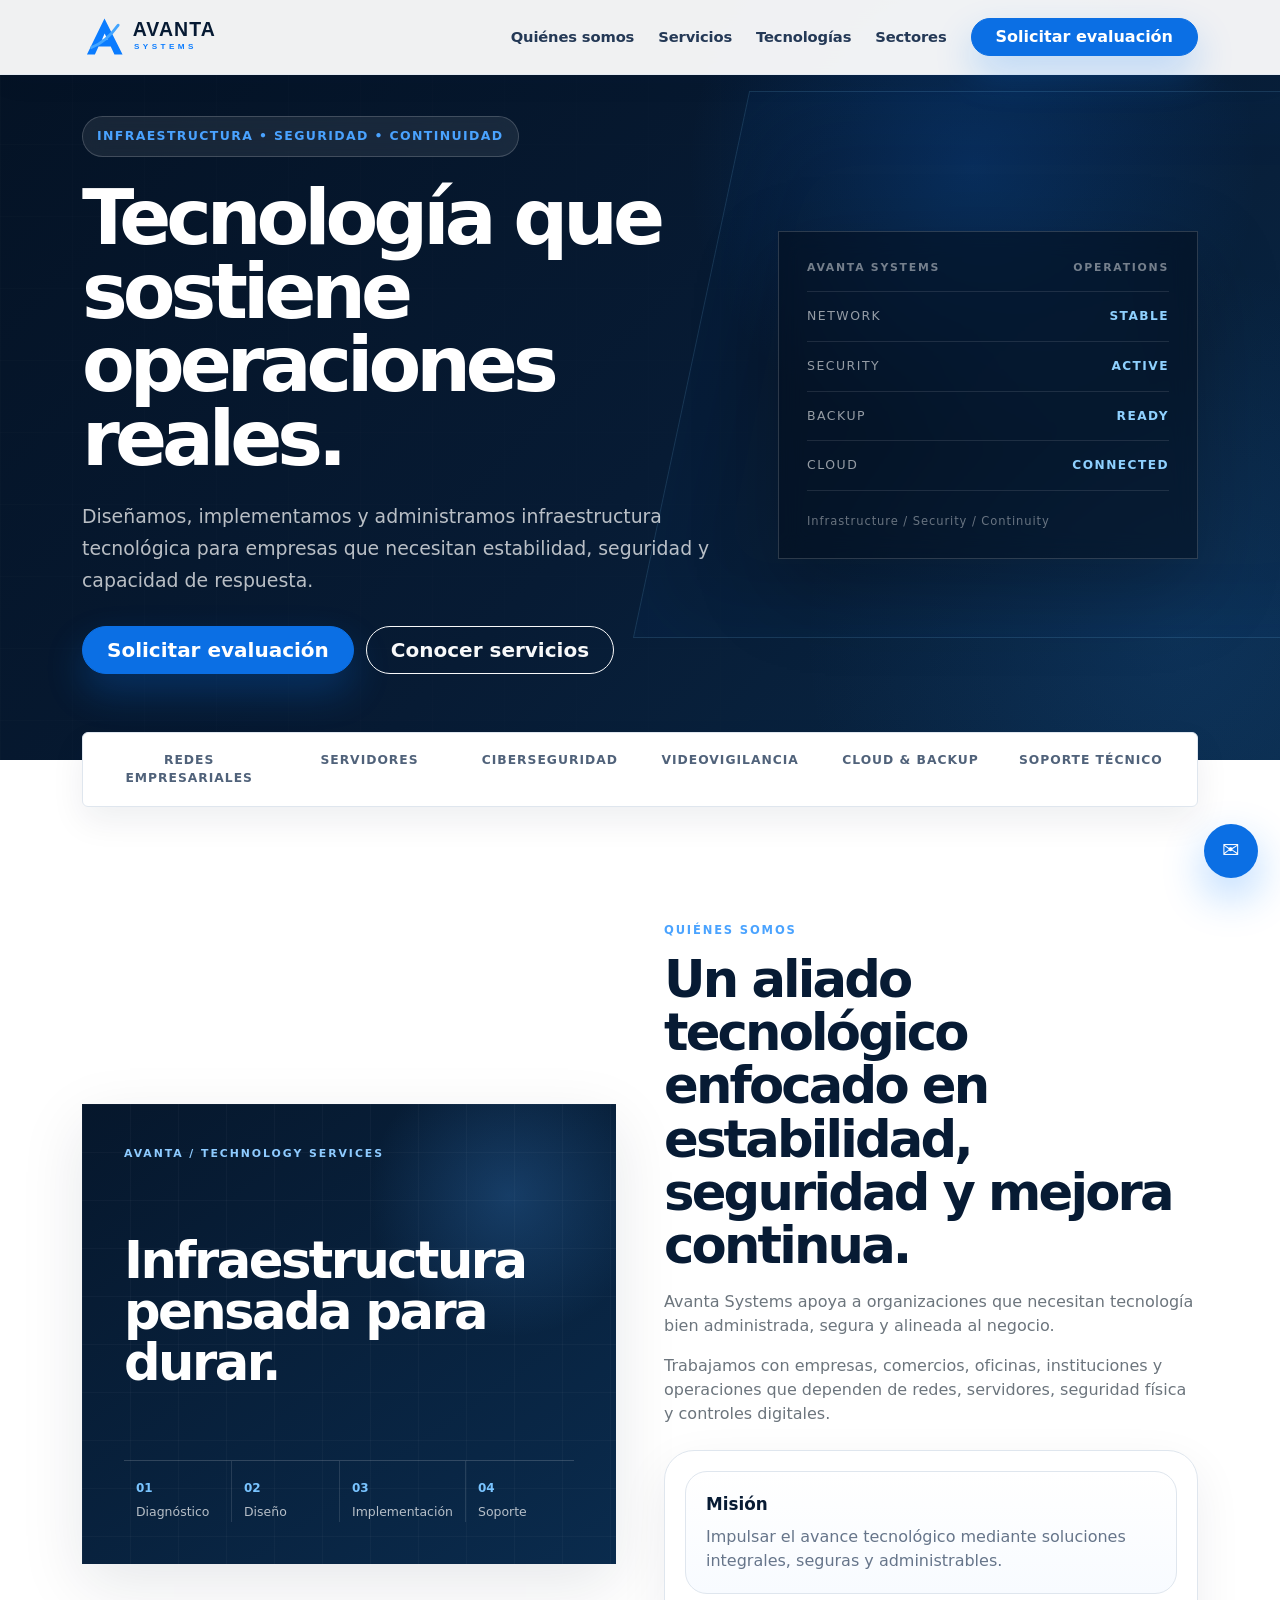
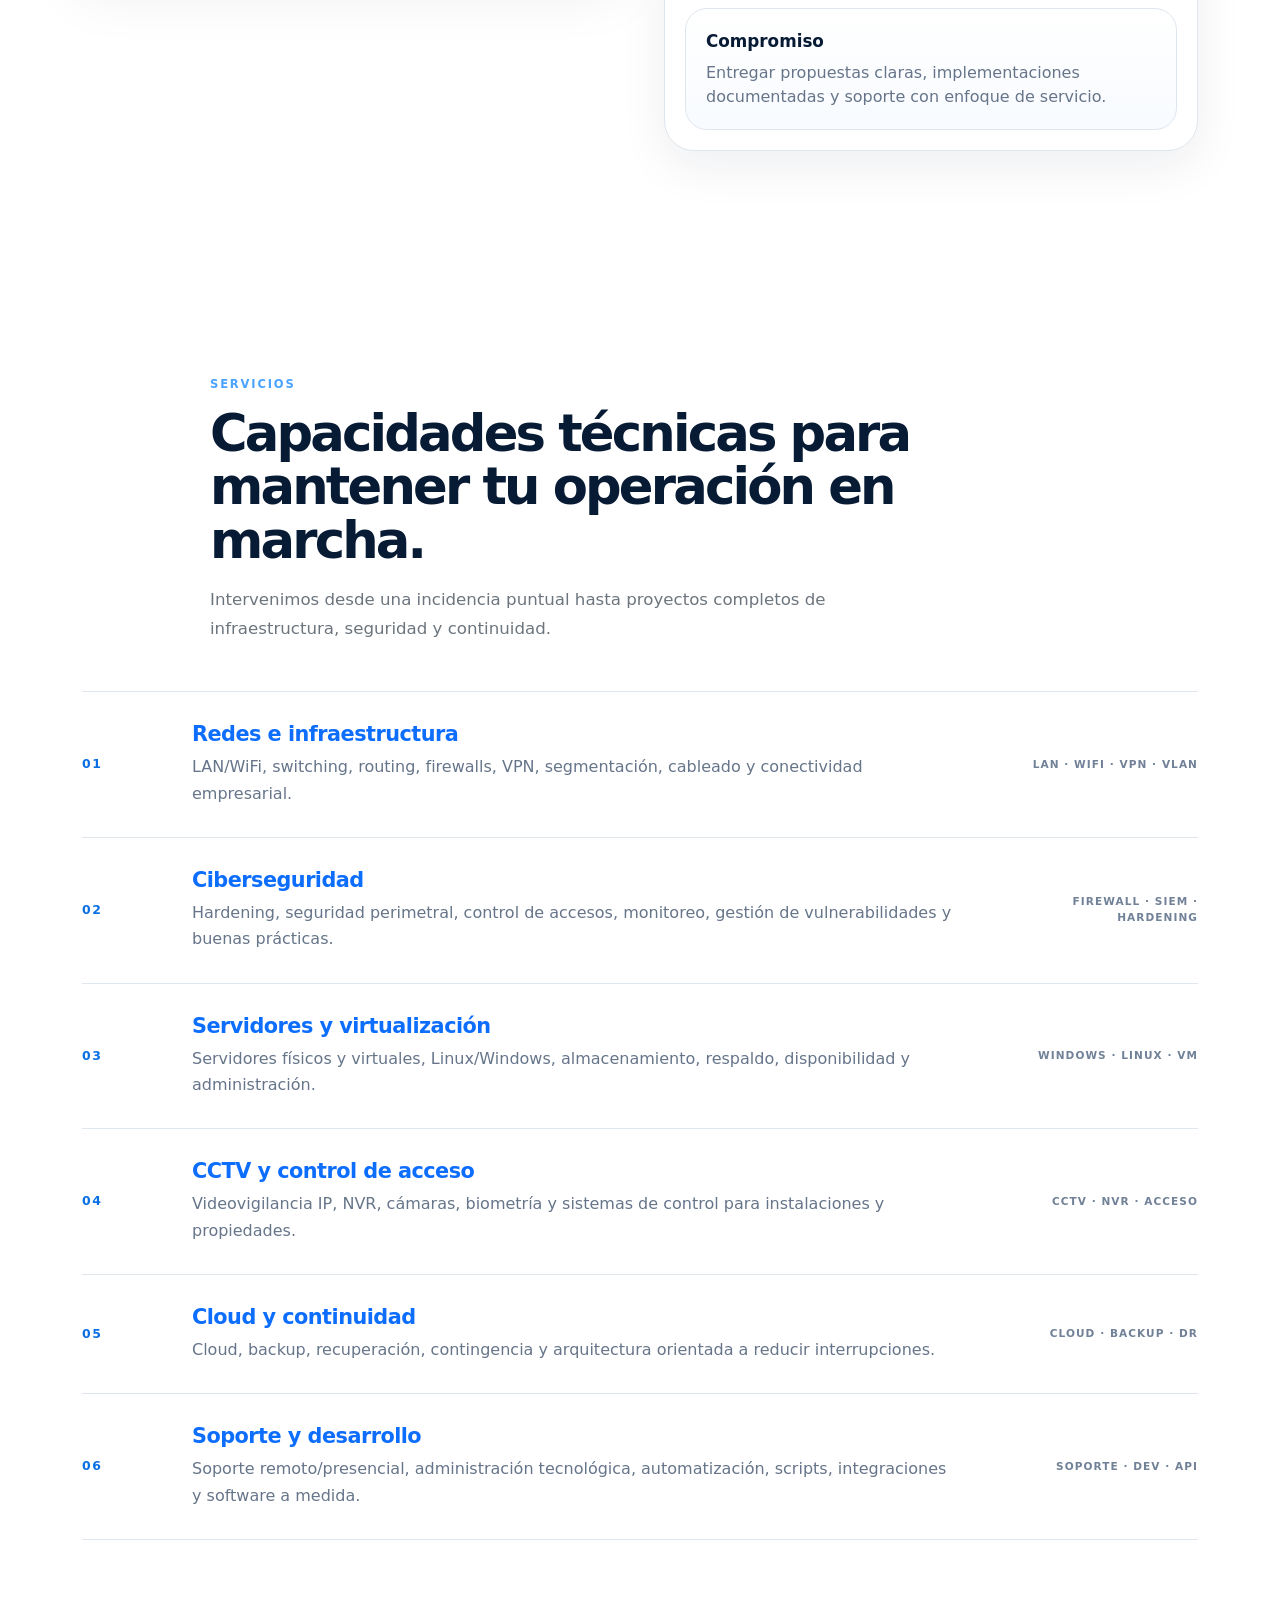
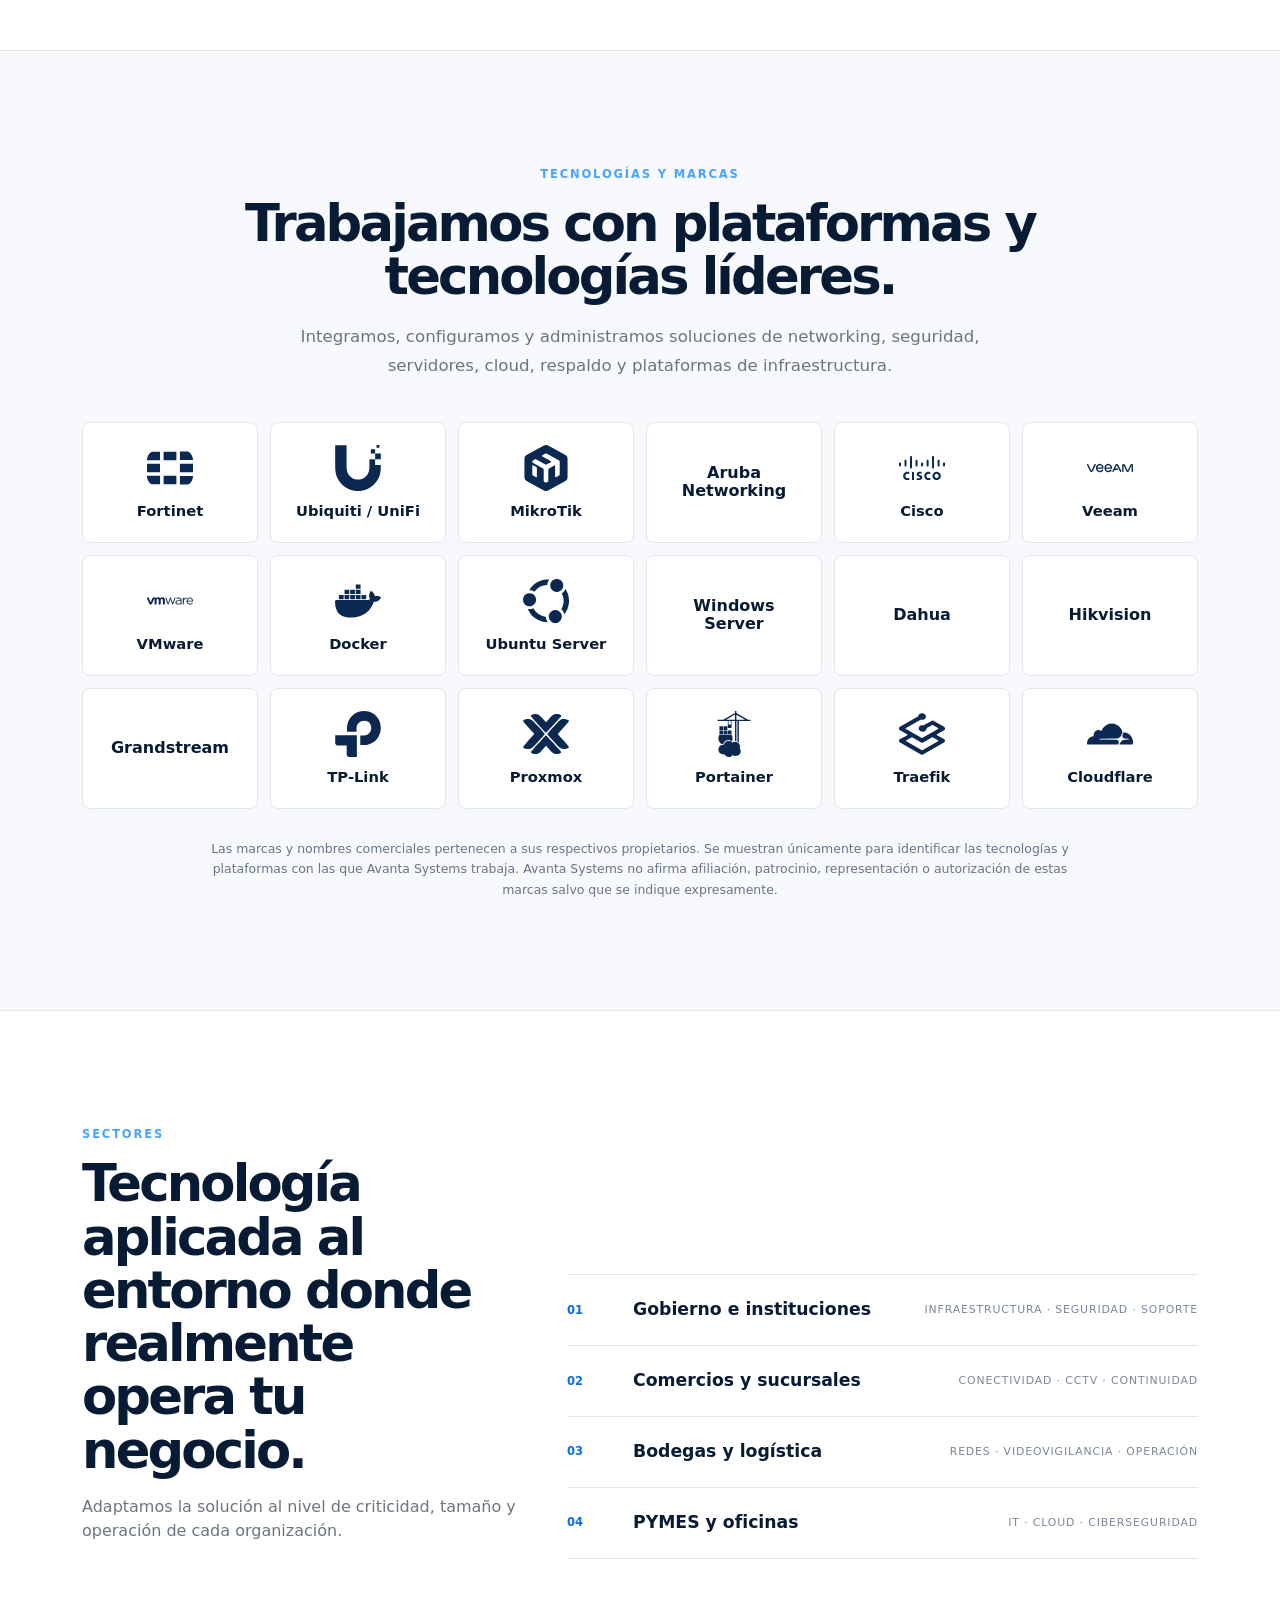
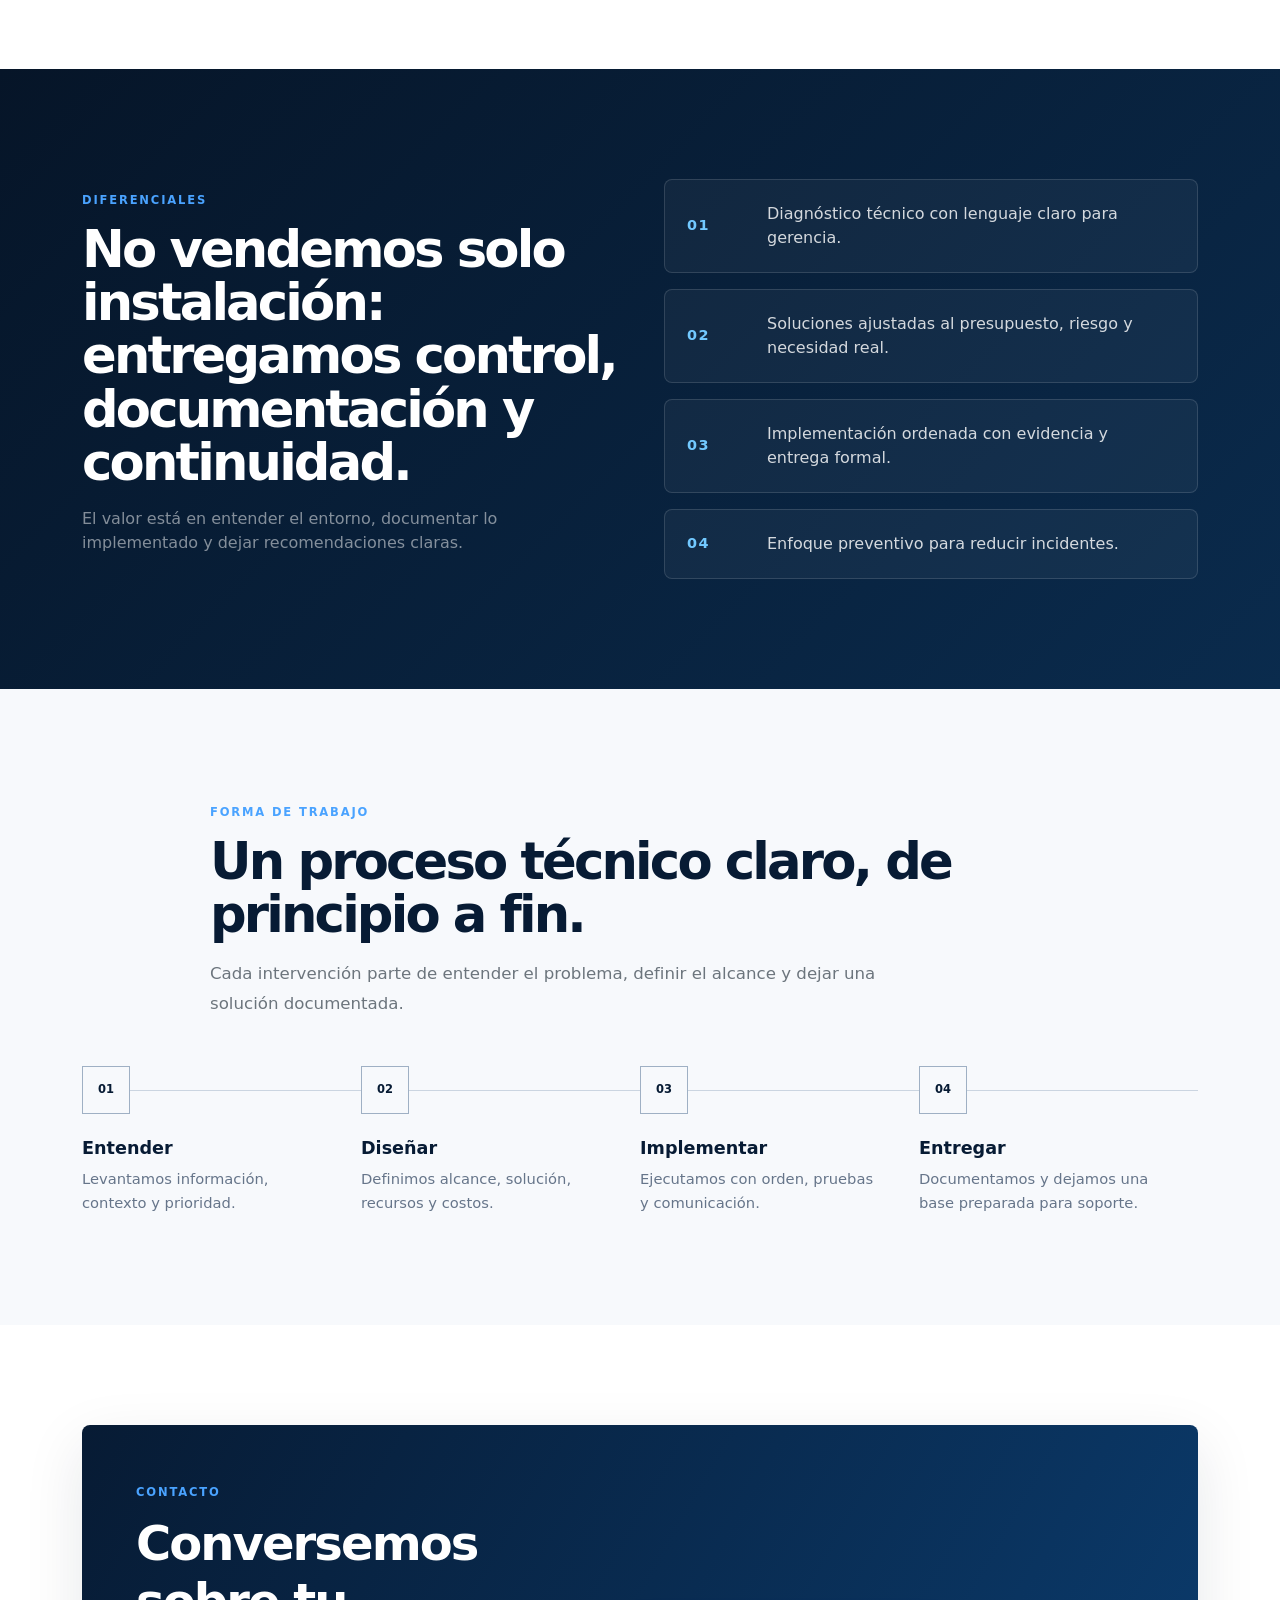
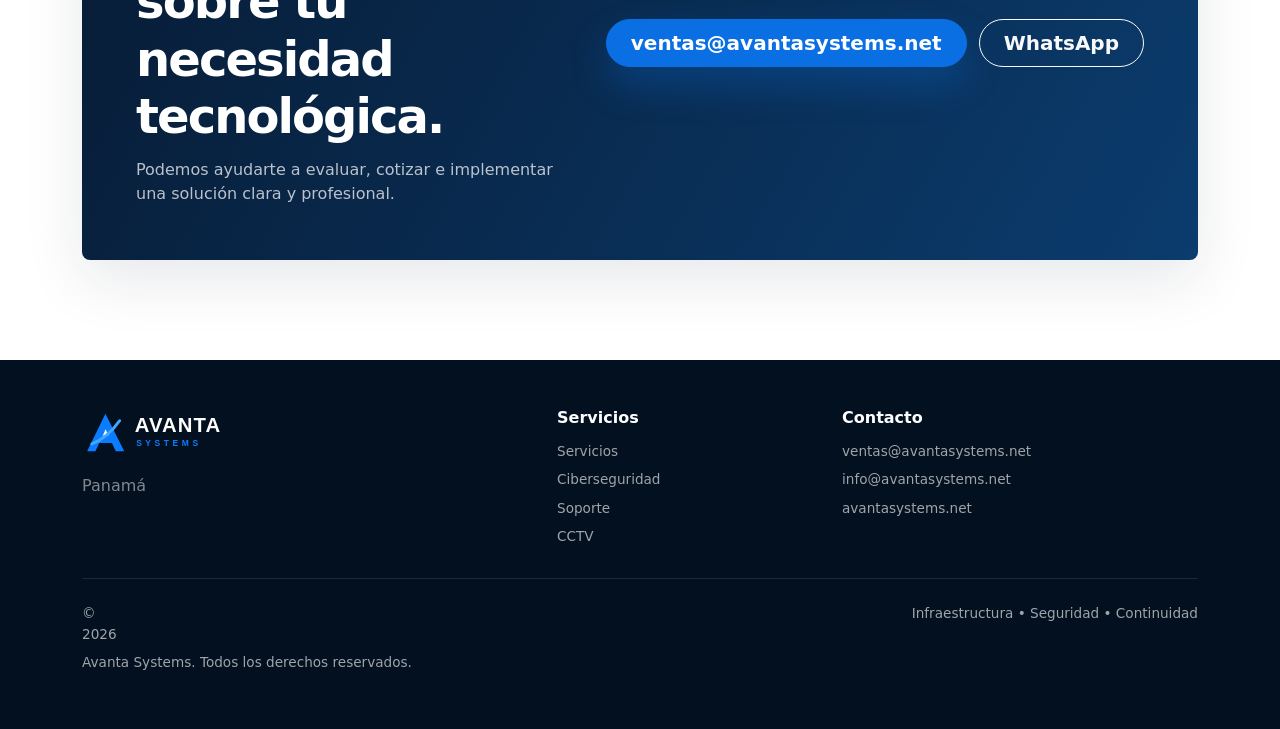
==== commit d164be25: "Actualiza sitio web a v4 SEO" ====
--- a/index.html
+++ b/index.html
@@ -2,51 +2,176 @@
 <html lang="es">
 <head>
 <meta charset="utf-8"><meta name="viewport" content="width=device-width,initial-scale=1">
-<title>Avanta Systems | Infraestructura, Seguridad y Soluciones Tecnológicas</title>
-<meta name="description" content="Avanta Systems brinda consultoría, implementación y soporte tecnológico: redes, ciberseguridad, servidores, CCTV, control de acceso, cloud, respaldo y continuidad operativa.">
-<meta name="keywords" content="Avanta Systems, tecnología Panamá, infraestructura tecnológica, ciberseguridad, redes, CCTV, control de acceso, servidores, soporte técnico, cloud, disaster recovery">
+<title>Avanta Systems | Infraestructura, Ciberseguridad y Soporte IT en Panamá</title>
+<meta name="description" content="Avanta Systems ofrece soporte IT, redes, ciberseguridad, servidores, cloud, CCTV y automatización para empresas y propiedades en Panamá.">
 <meta name="author" content="Avanta Systems"><meta name="robots" content="index, follow"><link rel="canonical" href="https://avantasystems.net/">
-<meta property="og:type" content="website"><meta property="og:title" content="Avanta Systems | Tecnología que impulsa continuidad"><meta property="og:description" content="Infraestructura, seguridad, soporte y soluciones tecnológicas."><meta property="og:image" content="https://avantasystems.net/assets/og-image.png">
+<meta property="og:locale" content="es_PA"><meta property="og:type" content="website"><meta property="og:title" content="Avanta Systems | Tecnología que impulsa continuidad"><meta property="og:description" content="Infraestructura, seguridad, soporte y soluciones tecnológicas."><meta property="og:image" content="https://avantasystems.net/assets/og-image.png">
 <link rel="icon" href="assets/favicon.svg" type="image/svg+xml"><link rel="stylesheet" href="https://cdn.jsdelivr.net/npm/bootstrap@5.3.3/dist/css/bootstrap.min.css"><link rel="stylesheet" href="assets/styles.css">
+
+<script type="application/ld+json">{
+  "@context":"https://schema.org",
+  "@type":"Organization",
+  "name":"Avanta Systems",
+  "url":"https://avantasystems.net/",
+  "logo":"https://avantasystems.net/assets/logo.svg",
+  "email":["ventas@avantasystems.net","info@avantasystems.net"],
+  "areaServed":"PA",
+  "sameAs":[]
+}</script>
+<script type="application/ld+json">{
+  "@context":"https://schema.org",
+  "@type":"WebSite",
+  "name":"Avanta Systems",
+  "url":"https://avantasystems.net/"
+}</script>
+<meta name="twitter:card" content="summary_large_image"><meta name="twitter:title" content="Avanta Systems | Tecnología para operaciones reales"><meta name="twitter:description" content="Infraestructura, ciberseguridad, soporte IT, cloud y continuidad para empresas en Panamá."><meta name="twitter:image" content="https://avantasystems.net/assets/og-image.png">
 </head>
 <body>
-<nav class="navbar navbar-expand-lg fixed-top glass-nav" id="mainNav"><div class="container"><a class="navbar-brand" href="#inicio"><img src="assets/logo.svg" class="logo" alt="Avanta Systems"></a><button class="navbar-toggler border-0" data-bs-toggle="collapse" data-bs-target="#navMenu"><span class="navbar-toggler-icon"></span></button><div class="collapse navbar-collapse" id="navMenu"><ul class="navbar-nav ms-auto align-items-lg-center gap-lg-2"><li class="nav-item"><a class="nav-link" href="#quienes-somos">Quiénes somos</a></li><li class="nav-item"><a class="nav-link" href="#servicios">Servicios</a></li><li class="nav-item"><a class="nav-link" href="#tecnologias">Tecnologías</a></li><li class="nav-item"><a class="nav-link" href="#sectores">Sectores</a></li><li class="nav-item"><a class="btn btn-primary rounded-pill px-4 ms-lg-2" href="#contacto">Solicitar evaluación</a></li></ul></div></div></nav>
+<nav class="navbar navbar-expand-lg fixed-top glass-nav" id="mainNav"><div class="container"><a class="navbar-brand" href="#inicio"><img src="assets/logo.svg" class="logo" alt="Avanta Systems"></a><button class="navbar-toggler border-0" data-bs-toggle="collapse" data-bs-target="#navMenu"><span class="navbar-toggler-icon"></span></button><div class="collapse navbar-collapse" id="navMenu"><ul class="navbar-nav ms-auto align-items-lg-center gap-lg-2"><li class="nav-item"><a class="nav-link" href="nosotros/">Quiénes somos</a></li><li class="nav-item"><a class="nav-link" href="#servicios">Servicios</a></li><li class="nav-item"><a class="nav-link" href="#tecnologias">Tecnologías</a></li><li class="nav-item"><a class="nav-link" href="#sectores">Sectores</a></li><li class="nav-item"><a class="btn btn-primary rounded-pill px-4 ms-lg-2" href="#contacto">Solicitar evaluación</a></li></ul></div></div></nav>
 
-<header id="inicio" class="hero-slider"><div id="heroCarousel" class="carousel slide carousel-fade" data-bs-ride="carousel" data-bs-interval="5200">
-<div class="carousel-indicators"><button data-bs-target="#heroCarousel" data-bs-slide-to="0" class="active"></button><button data-bs-target="#heroCarousel" data-bs-slide-to="1"></button><button data-bs-target="#heroCarousel" data-bs-slide-to="2"></button><button data-bs-target="#heroCarousel" data-bs-slide-to="3"></button><button data-bs-target="#heroCarousel" data-bs-slide-to="4"></button></div>
-<div class="carousel-inner">
-<div class="carousel-item active"><img src="assets/img/slide-1.jpg" class="hero-slide-img" alt=""><div class="hero-overlay"></div><div class="container hero-caption"><span class="badge-pill">Infraestructura • Seguridad • Continuidad</span><h1>Tecnología confiable para operaciones que no se pueden detener.</h1><p>Diseñamos, integramos y soportamos soluciones para empresas e instituciones que necesitan estabilidad real.</p><div><a href="#contacto" class="btn btn-primary btn-lg rounded-pill px-4 me-2">Solicitar propuesta</a><a href="#servicios" class="btn btn-outline-light btn-lg rounded-pill px-4">Ver servicios</a></div></div></div>
-<div class="carousel-item"><img src="assets/img/slide-2.jpg" class="hero-slide-img" alt=""><div class="hero-overlay"></div><div class="container hero-caption"><span class="badge-pill">Protección y control</span><h1>Seguridad desde el diseño, no como reacción.</h1><p>Reducimos riesgos con segmentación, hardening, monitoreo, controles de acceso y buenas prácticas.</p><a href="#contacto" class="btn btn-primary btn-lg rounded-pill px-4">Evaluar seguridad</a></div></div>
-<div class="carousel-item"><img src="assets/img/slide-3.jpg" class="hero-slide-img" alt=""><div class="hero-overlay"></div><div class="container hero-caption"><span class="badge-pill">Redes y conectividad</span><h1>Conectividad empresarial para sucursales, oficinas y operación distribuida.</h1><p>LAN, WiFi, VPN, firewalls, switches y conectividad administrable.</p><a href="#servicios" class="btn btn-primary btn-lg rounded-pill px-4">Ver soluciones</a></div></div>
-<div class="carousel-item"><img src="assets/img/slide-4.jpg" class="hero-slide-img" alt=""><div class="hero-overlay"></div><div class="container hero-caption"><span class="badge-pill">Seguridad física</span><h1>Videovigilancia y control de acceso integrados a tu operación.</h1><p>Cámaras IP, NVR, biométricos y controles para mejorar visibilidad y trazabilidad.</p><a href="#contacto" class="btn btn-primary btn-lg rounded-pill px-4">Cotizar proyecto</a></div></div>
-<div class="carousel-item"><img src="assets/img/slide-5.jpg" class="hero-slide-img" alt=""><div class="hero-overlay"></div><div class="container hero-caption"><span class="badge-pill">Continuidad operativa</span><h1>Respaldo, cloud y recuperación para mantener el negocio activo.</h1><p>Estrategias de backup, contingencia y disponibilidad para reducir interrupciones.</p><a href="#contacto" class="btn btn-primary btn-lg rounded-pill px-4">Hablar con Avanta</a></div></div>
-</div><button class="carousel-control-prev" data-bs-target="#heroCarousel" data-bs-slide="prev"><span class="carousel-control-prev-icon"></span></button><button class="carousel-control-next" data-bs-target="#heroCarousel" data-bs-slide="next"><span class="carousel-control-next-icon"></span></button></div></header>
+<header id="inicio" class="hero-modern">
+  <div class="hero-grid-bg"></div>
+  <div class="container hero-modern-inner">
+    <div class="row align-items-center g-5">
+      <div class="col-lg-7">
+        <span class="badge-pill">Infraestructura • Seguridad • Continuidad</span>
+        <h1>Tecnología que sostiene operaciones reales.</h1>
+        <p>Diseñamos, implementamos y administramos infraestructura tecnológica para empresas que necesitan estabilidad, seguridad y capacidad de respuesta.</p>
+        <div class="hero-actions">
+          <a href="contacto/" class="btn btn-primary btn-lg rounded-pill px-4">Solicitar evaluación</a>
+          <a href="servicios/" class="btn btn-outline-light btn-lg rounded-pill px-4">Conocer servicios</a>
+        </div>
+      </div>
+      <div class="col-lg-5">
+        <div class="hero-console">
+          <div class="console-top"><span>AVANTA SYSTEMS</span><span>OPERATIONS</span></div>
+          <div class="console-line"><span>NETWORK</span><strong>STABLE</strong></div>
+          <div class="console-line"><span>SECURITY</span><strong>ACTIVE</strong></div>
+          <div class="console-line"><span>BACKUP</span><strong>READY</strong></div>
+          <div class="console-line"><span>CLOUD</span><strong>CONNECTED</strong></div>
+          <div class="console-foot">Infrastructure / Security / Continuity</div>
+        </div>
+      </div>
+    </div>
+  </div>
+</header>
 
-<section class="capability-strip"><div class="container"><div class="trust-row reveal"><span>Redes</span><span>Servidores</span><span>Ciberseguridad</span><span>CCTV</span><span>Control de acceso</span><span>Cloud</span></div></div></section>
+<section class="capability-strip">
+  <div class="container">
+    <div class="trust-row reveal">
+      <span>Redes empresariales</span><span>Servidores</span><span>Ciberseguridad</span><span>Videovigilancia</span><span>Cloud & Backup</span><span>Soporte técnico</span>
+    </div>
+  </div>
+</section>
 
 <main>
-<section id="quienes-somos" class="section-padding"><div class="container"><div class="row align-items-center g-5"><div class="col-lg-6 reveal"><img class="section-image" src="assets/img/about-team.jpg" alt=""></div><div class="col-lg-6 reveal delay-1"><span class="section-kicker">Quiénes somos</span><h2 class="section-title">Un aliado tecnológico enfocado en estabilidad, seguridad y mejora continua.</h2><p class="text-secondary">Avanta Systems apoya a organizaciones que necesitan tecnología bien administrada, segura y alineada al negocio.</p><p class="text-secondary">Trabajamos con empresas, comercios, oficinas, instituciones y operaciones que dependen de redes, servidores, seguridad física y controles digitales.</p><div class="info-panel mt-4"><div class="info-item"><strong>Misión</strong><p>Impulsar el avance tecnológico mediante soluciones integrales, seguras y administrables.</p></div><div class="info-item"><strong>Compromiso</strong><p>Entregar propuestas claras, implementaciones documentadas y soporte con enfoque de servicio.</p></div></div></div></div></div></section>
+<section id="quienes-somos" class="section-padding"><div class="container"><div class="row align-items-center g-5"><div class="col-lg-6 reveal">
+  <div class="about-visual">
+    <div class="about-visual-label">AVANTA / TECHNOLOGY SERVICES</div>
+    <div class="about-visual-title">Infraestructura pensada para durar.</div>
+    <div class="about-visual-grid">
+      <div><strong>01</strong><span>Diagnóstico</span></div>
+      <div><strong>02</strong><span>Diseño</span></div>
+      <div><strong>03</strong><span>Implementación</span></div>
+      <div><strong>04</strong><span>Soporte</span></div>
+    </div>
+  </div>
+</div><div class="col-lg-6 reveal delay-1"><span class="section-kicker">Quiénes somos</span><h2 class="section-title">Un aliado tecnológico enfocado en estabilidad, seguridad y mejora continua.</h2><p class="text-secondary">Avanta Systems apoya a organizaciones que necesitan tecnología bien administrada, segura y alineada al negocio.</p><p class="text-secondary">Trabajamos con empresas, comercios, oficinas, instituciones y operaciones que dependen de redes, servidores, seguridad física y controles digitales.</p><div class="info-panel mt-4"><div class="info-item"><strong>Misión</strong><p>Impulsar el avance tecnológico mediante soluciones integrales, seguras y administrables.</p></div><div class="info-item"><strong>Compromiso</strong><p>Entregar propuestas claras, implementaciones documentadas y soporte con enfoque de servicio.</p></div></div></div></div></div></section>
 
-<section id="servicios" class="section-padding bg-soft"><div class="container"><div class="section-head text-center reveal"><span class="section-kicker">Servicios</span><h2 class="section-title mx-auto">Soluciones tecnológicas integradas para tu operación.</h2><p class="text-secondary mx-auto">Servicios modulares para iniciar con una necesidad puntual y crecer hacia una operación más segura y administrada.</p></div><div class="row g-4 mt-4">
-<div class="col-md-6 col-lg-4 reveal"><div class="service-card image-card"><img src="assets/img/services-network.jpg"><div class="card-body-custom"><h3>Redes e infraestructura</h3><p>LAN/WiFi, switches, firewalls, VPN, segmentación y conectividad empresarial.</p></div></div></div>
-<div class="col-md-6 col-lg-4 reveal delay-1"><div class="service-card image-card"><img src="assets/img/services-security.jpg"><div class="card-body-custom"><h3>Ciberseguridad</h3><p>Hardening, protección perimetral, controles de acceso, monitoreo y reducción de riesgos.</p></div></div></div>
-<div class="col-md-6 col-lg-4 reveal delay-2"><div class="service-card image-card"><img src="assets/img/slide-1.jpg"><div class="card-body-custom"><h3>Servidores y virtualización</h3><p>Servidores físicos y virtuales, backups, disponibilidad y soporte de plataformas críticas.</p></div></div></div>
-<div class="col-md-6 col-lg-4 reveal"><div class="service-card image-card"><img src="assets/img/services-cctv.jpg"><div class="card-body-custom"><h3>CCTV y control de acceso</h3><p>Cámaras IP, NVR, control de acceso, biométricos y sistemas de seguridad física.</p></div></div></div>
-<div class="col-md-6 col-lg-4 reveal delay-1"><div class="service-card image-card"><img src="assets/img/services-cloud.jpg"><div class="card-body-custom"><h3>Cloud y continuidad</h3><p>Cloud, respaldo, recuperación ante desastres y mejora de disponibilidad.</p></div></div></div>
-<div class="col-md-6 col-lg-4 reveal delay-2"><div class="service-card image-card"><img src="assets/img/about-team.jpg"><div class="card-body-custom"><h3>Soporte empresarial</h3><p>Atención técnica, mantenimiento preventivo, soporte remoto/presencial y gestión de activos.</p></div></div></div>
-</div></div></section>
+<section id="servicios" class="section-padding services-modern">
+  <div class="container">
+    <div class="section-head reveal">
+      <span class="section-kicker">Servicios</span>
+      <h2 class="section-title">Capacidades técnicas para mantener tu operación en marcha.</h2>
+      <p class="text-secondary">Intervenimos desde una incidencia puntual hasta proyectos completos de infraestructura, seguridad y continuidad.</p>
+    </div>
+    <div class="service-list mt-5">
+      <article class="service-row reveal"><div class="service-number">01</div><div><h3><a class="text-decoration-none" href="servicios/redes-infraestructura/">Redes e infraestructura</a></h3><p>LAN/WiFi, switching, routing, firewalls, VPN, segmentación, cableado y conectividad empresarial.</p></div><div class="service-tags">LAN · WiFi · VPN · VLAN</div></article>
+      <article class="service-row reveal delay-1"><div class="service-number">02</div><div><h3><a class="text-decoration-none" href="servicios/ciberseguridad/">Ciberseguridad</a></h3><p>Hardening, seguridad perimetral, control de accesos, monitoreo, gestión de vulnerabilidades y buenas prácticas.</p></div><div class="service-tags">Firewall · SIEM · Hardening</div></article>
+      <article class="service-row reveal delay-2"><div class="service-number">03</div><div><h3><a class="text-decoration-none" href="servicios/servidores-cloud/">Servidores y virtualización</a></h3><p>Servidores físicos y virtuales, Linux/Windows, almacenamiento, respaldo, disponibilidad y administración.</p></div><div class="service-tags">Windows · Linux · VM</div></article>
+      <article class="service-row reveal"><div class="service-number">04</div><div><h3><a class="text-decoration-none" href="servicios/cctv-control-acceso/">CCTV y control de acceso</a></h3><p>Videovigilancia IP, NVR, cámaras, biometría y sistemas de control para instalaciones y propiedades.</p></div><div class="service-tags">CCTV · NVR · Acceso</div></article>
+      <article class="service-row reveal delay-1"><div class="service-number">05</div><div><h3><a class="text-decoration-none" href="servicios/cloud-continuidad/">Cloud y continuidad</a></h3><p>Cloud, backup, recuperación, contingencia y arquitectura orientada a reducir interrupciones.</p></div><div class="service-tags">Cloud · Backup · DR</div></article>
+      <article class="service-row reveal delay-2"><div class="service-number">06</div><div><h3><a class="text-decoration-none" href="servicios/soporte-desarrollo/">Soporte y desarrollo</a></h3><p>Soporte remoto/presencial, administración tecnológica, automatización, scripts, integraciones y software a medida.</p></div><div class="service-tags">Soporte · Dev · API</div></article>
+    </div>
+  </div>
+</section>
 
-<section id="tecnologias" class="section-padding brands-section"><div class="container"><div class="section-head text-center reveal"><span class="section-kicker">Tecnologías y marcas</span><h2 class="section-title mx-auto">Integramos plataformas líderes del mercado.</h2><p class="text-secondary mx-auto">Redes, seguridad, virtualización, respaldo, servidores, telefonía, CCTV y operación de aplicaciones.</p></div></div><div class="brand-marquee reveal delay-1"><div class="brand-track"><span>Fortinet</span><span>Aruba</span><span>Cisco</span><span>Veeam Backup</span><span>VMware</span><span>Ubiquiti</span><span>Dahua</span><span>Hikvision</span><span>Docker</span><span>Ubuntu Server</span><span>Windows Server</span><span>Grandstream</span><span>TP-Link</span><span>Proxmox</span><span>Portainer</span><span>Traefik</span><span>Fortinet</span><span>Aruba</span><span>Cisco</span><span>Veeam Backup</span><span>VMware</span><span>Ubiquiti</span><span>Dahua</span><span>Hikvision</span><span>Docker</span><span>Ubuntu Server</span><span>Windows Server</span><span>Grandstream</span><span>TP-Link</span><span>Proxmox</span><span>Portainer</span><span>Traefik</span></div></div><div class="container"><p class="brand-note text-center reveal delay-2">Las marcas mencionadas pertenecen a sus respectivos propietarios. Avanta Systems implementa, integra y administra soluciones basadas en estas tecnologías según la necesidad del cliente.</p></div></section>
+<section id="tecnologias" class="section-padding brands-section">
+<div class="container">
+  <div class="section-head text-center reveal">
+    <span class="section-kicker">Tecnologías y marcas</span>
+    <h2 class="section-title mx-auto">Trabajamos con plataformas y tecnologías líderes.</h2>
+    <p class="text-secondary mx-auto">Integramos, configuramos y administramos soluciones de networking, seguridad, servidores, cloud, respaldo y plataformas de infraestructura.</p>
+  </div>
 
-<section id="sectores" class="section-padding"><div class="container"><div class="row align-items-center g-5"><div class="col-lg-5 reveal"><span class="section-kicker">Sectores</span><h2 class="section-title">Preparados para apoyar operaciones exigentes.</h2><p class="text-secondary">Ideal para organizaciones que requieren disponibilidad, trazabilidad, seguridad y soporte técnico constante.</p></div><div class="col-lg-7"><div class="sector-photo-grid"><div class="sector-photo reveal"><img src="assets/img/slide-1.jpg"><span>Gobierno e instituciones</span></div><div class="sector-photo reveal delay-1"><img src="assets/img/services-network.jpg"><span>Comercios y sucursales</span></div><div class="sector-photo reveal delay-2"><img src="assets/img/services-cctv.jpg"><span>Bodegas y logística</span></div><div class="sector-photo reveal"><img src="assets/img/about-team.jpg"><span>PYMES y oficinas</span></div></div></div></div></div></section>
+  <div class="brand-grid reveal delay-1">
+    <div class="brand-card"><img src="assets/brands/fortinet.svg" alt="Fortinet"><span>Fortinet</span></div>
+    <div class="brand-card"><img src="assets/brands/ubiquiti.svg" alt="Ubiquiti"><span>Ubiquiti / UniFi</span></div>
+    <div class="brand-card"><img src="assets/brands/mikrotik.svg" alt="MikroTik"><span>MikroTik</span></div>
+    <div class="brand-card brand-card-text"><span>Aruba Networking</span></div>
+    <div class="brand-card"><img src="assets/brands/cisco.svg" alt="Cisco"><span>Cisco</span></div>
+    <div class="brand-card"><img src="assets/brands/veeam.svg" alt="Veeam"><span>Veeam</span></div>
+    <div class="brand-card"><img src="assets/brands/vmware.svg" alt="VMware"><span>VMware</span></div>
+    <div class="brand-card"><img src="assets/brands/docker.svg" alt="Docker"><span>Docker</span></div>
+    <div class="brand-card"><img src="assets/brands/ubuntu.svg" alt="Ubuntu"><span>Ubuntu Server</span></div>
+    <div class="brand-card brand-card-text"><span>Windows Server</span></div>
+    <div class="brand-card brand-card-text"><span>Dahua</span></div>
+    <div class="brand-card brand-card-text"><span>Hikvision</span></div>
+    <div class="brand-card brand-card-text"><span>Grandstream</span></div>
+    <div class="brand-card"><img src="assets/brands/tplink.svg" alt="TP-Link"><span>TP-Link</span></div>
+    <div class="brand-card"><img src="assets/brands/proxmox.svg" alt="Proxmox"><span>Proxmox</span></div>
+    <div class="brand-card"><img src="assets/brands/portainer.svg" alt="Portainer"><span>Portainer</span></div>
+    <div class="brand-card"><img src="assets/brands/traefik.svg" alt="Traefik"><span>Traefik</span></div>
+    <div class="brand-card"><img src="assets/brands/cloudflare.svg" alt="Cloudflare"><span>Cloudflare</span></div>
+  </div>
+
+  <p class="brand-note text-center reveal delay-2">
+    Las marcas y nombres comerciales pertenecen a sus respectivos propietarios. Se muestran únicamente para identificar las tecnologías y plataformas con las que Avanta Systems trabaja. Avanta Systems no afirma afiliación, patrocinio, representación o autorización de estas marcas salvo que se indique expresamente.
+  </p>
+</div>
+</section>
+
+<section id="sectores" class="section-padding sectors-modern">
+  <div class="container">
+    <div class="row g-5 align-items-end">
+      <div class="col-lg-5 reveal">
+        <span class="section-kicker">Sectores</span>
+        <h2 class="section-title">Tecnología aplicada al entorno donde realmente opera tu negocio.</h2>
+        <p class="text-secondary">Adaptamos la solución al nivel de criticidad, tamaño y operación de cada organización.</p>
+      </div>
+      <div class="col-lg-7">
+        <div class="sector-list">
+          <div class="sector-item reveal"><span>01</span><strong>Gobierno e instituciones</strong><em>Infraestructura · Seguridad · Soporte</em></div>
+          <div class="sector-item reveal delay-1"><span>02</span><strong>Comercios y sucursales</strong><em>Conectividad · CCTV · Continuidad</em></div>
+          <div class="sector-item reveal delay-2"><span>03</span><strong>Bodegas y logística</strong><em>Redes · Videovigilancia · Operación</em></div>
+          <div class="sector-item reveal"><span>04</span><strong>PYMES y oficinas</strong><em>IT · Cloud · Ciberseguridad</em></div>
+        </div>
+      </div>
+    </div>
+  </div>
+</section>
 
 <section id="diferenciales" class="section-padding dark-section"><div class="container"><div class="row g-5 align-items-center"><div class="col-lg-6 reveal"><span class="section-kicker">Diferenciales</span><h2 class="section-title text-white">No vendemos solo instalación: entregamos control, documentación y continuidad.</h2><p class="text-white-50">El valor está en entender el entorno, documentar lo implementado y dejar recomendaciones claras.</p></div><div class="col-lg-6"><div class="value-list"><div class="value-item reveal"><span>01</span><p>Diagnóstico técnico con lenguaje claro para gerencia.</p></div><div class="value-item reveal delay-1"><span>02</span><p>Soluciones ajustadas al presupuesto, riesgo y necesidad real.</p></div><div class="value-item reveal delay-2"><span>03</span><p>Implementación ordenada con evidencia y entrega formal.</p></div><div class="value-item reveal delay-3"><span>04</span><p>Enfoque preventivo para reducir incidentes.</p></div></div></div></div></div></section>
 
-<section class="section-padding bg-soft"><div class="container"><div class="section-head text-center reveal"><span class="section-kicker">Forma de trabajo</span><h2 class="section-title mx-auto">De la necesidad a la solución implementada.</h2></div><div class="timeline mt-5"><div class="timeline-step reveal"><span>1</span><h3>Evaluación</h3><p>Levantamos información técnica y entendemos el impacto operativo.</p></div><div class="timeline-step reveal delay-1"><span>2</span><h3>Propuesta</h3><p>Presentamos alcance, costos, tiempos y recomendaciones.</p></div><div class="timeline-step reveal delay-2"><span>3</span><h3>Implementación</h3><p>Ejecutamos con orden y comunicación constante.</p></div><div class="timeline-step reveal delay-3"><span>4</span><h3>Entrega y soporte</h3><p>Documentamos lo realizado y damos seguimiento.</p></div></div></div></section>
+<section class="section-padding process-modern">
+  <div class="container">
+    <div class="section-head reveal">
+      <span class="section-kicker">Forma de trabajo</span>
+      <h2 class="section-title">Un proceso técnico claro, de principio a fin.</h2>
+      <p class="text-secondary">Cada intervención parte de entender el problema, definir el alcance y dejar una solución documentada.</p>
+    </div>
+    <div class="process-line mt-5">
+      <div class="process-step reveal"><span>01</span><h3>Entender</h3><p>Levantamos información, contexto y prioridad.</p></div>
+      <div class="process-step reveal delay-1"><span>02</span><h3>Diseñar</h3><p>Definimos alcance, solución, recursos y costos.</p></div>
+      <div class="process-step reveal delay-2"><span>03</span><h3>Implementar</h3><p>Ejecutamos con orden, pruebas y comunicación.</p></div>
+      <div class="process-step reveal delay-3"><span>04</span><h3>Entregar</h3><p>Documentamos y dejamos una base preparada para soporte.</p></div>
+    </div>
+  </div>
+</section>
 
-<section id="contacto" class="cta-section"><div class="container"><div class="cta-box reveal"><div><span class="section-kicker">Contacto</span><h2>Conversemos sobre tu necesidad tecnológica.</h2><p>Podemos ayudarte a evaluar, cotizar e implementar una solución clara y profesional.</p></div><div class="cta-actions"><a class="btn btn-primary btn-lg rounded-pill px-4" href="mailto:info@avantasystems.net">info@avantasystems.net</a><a class="btn btn-outline-light btn-lg rounded-pill px-4" href="https://wa.me/50764495803" target="_blank">WhatsApp</a></div></div></div></section>
+<section id="contacto" class="cta-section"><div class="container"><div class="cta-box reveal"><div><span class="section-kicker">Contacto</span><h2>Conversemos sobre tu necesidad tecnológica.</h2><p>Podemos ayudarte a evaluar, cotizar e implementar una solución clara y profesional.</p></div><div class="cta-actions"><a class="btn btn-primary btn-lg rounded-pill px-4" href="mailto:ventas@avantasystems.net">ventas@avantasystems.net</a><a class="btn btn-outline-light btn-lg rounded-pill px-4" href="https://wa.me/50764495803" target="_blank">WhatsApp</a></div></div></div></section>
 </main>
 
-<footer class="footer py-5"><div class="container"><div class="row g-4 align-items-start"><div class="col-lg-5"><img src="assets/logo-white.svg" alt="Avanta Systems" class="footer-logo mb-3"><p class="text-white-50 mb-1">Servicios Tecnológicos Integrados PTY</p><p class="text-white-50">Panamá</p></div><div class="col-6 col-lg-3"><h3>Servicios</h3><a href="#servicios">Infraestructura</a><a href="#servicios">Seguridad</a><a href="#servicios">Soporte</a><a href="#servicios">CCTV</a></div><div class="col-6 col-lg-4"><h3>Contacto</h3><a href="mailto:info@avantasystems.net">info@avantasystems.net</a><a href="https://avantasystems.net">avantasystems.net</a><span class="text-white-50">Atención empresarial e institucional</span></div></div><hr class="border-secondary my-4"><div class="d-flex flex-column flex-md-row justify-content-between gap-2 text-white-50 small"><span>© <span id="year"></span> Avanta Systems. Todos los derechos reservados.</span><span>Infraestructura • Seguridad • Continuidad</span></div></div></footer><a href="#contacto" class="floating-cta">✉</a>
+<footer class="footer py-5"><div class="container"><div class="row g-4 align-items-start"><div class="col-lg-5"><img src="assets/logo-white.svg" alt="Avanta Systems" class="footer-logo mb-3"><p class="text-white-50">Panamá</p></div><div class="col-6 col-lg-3"><h3>Servicios</h3><a href="servicios/">Servicios</a><a href="servicios/ciberseguridad/">Ciberseguridad</a><a href="servicios/soporte-desarrollo/">Soporte</a><a href="servicios/cctv-control-acceso/">CCTV</a></div><div class="col-6 col-lg-4"><h3>Contacto</h3><a href="mailto:ventas@avantasystems.net">ventas@avantasystems.net</a><a href="mailto:info@avantasystems.net">info@avantasystems.net</a><a href="/">avantasystems.net</a></div></div><hr class="border-secondary my-4"><div class="d-flex flex-column flex-md-row justify-content-between gap-2 text-white-50 small"><span>© <span id="year"></span> Avanta Systems. Todos los derechos reservados.</span><span>Infraestructura • Seguridad • Continuidad</span></div></div></footer><a href="#contacto" class="floating-cta">✉</a>
 <script src="https://cdn.jsdelivr.net/npm/bootstrap@5.3.3/dist/js/bootstrap.bundle.min.js"></script><script src="assets/script.js"></script>
 </body></html>
--- a/assets/styles.css
+++ b/assets/styles.css
@@ -1,434 +1,144 @@
+:root{--navy:#071b34;--navy-2:#02101f;--blue:#0a7cff;--blue-2:#43a2ff;--cyan:#66d9ff;--text:#0b1f3a;--muted:#667085;--soft:#f4f8fd;--line:#e3eaf3;--shadow:0 24px 70px rgba(7,27,52,.14)}*{box-sizing:border-box}html{scroll-behavior:smooth}body{margin:0;font-family:Inter,ui-sans-serif,system-ui,-apple-system,BlinkMacSystemFont,"Segoe UI",sans-serif;color:var(--text);background:#fff;overflow-x:hidden}.logo{height:48px;width:auto}.footer-logo{height:50px;width:auto}.glass-nav{background:rgba(255,255,255,.88);backdrop-filter:blur(16px);border-bottom:1px solid rgba(227,234,243,.8);transition:box-shadow .25s ease,background .25s ease}.glass-nav.scrolled{background:rgba(255,255,255,.96);box-shadow:0 12px 40px rgba(7,27,52,.08)}.nav-link{font-weight:700;color:#243956}.nav-link:hover{color:var(--blue)}.hero-slider,.carousel,.carousel-inner,.carousel-item{min-height:100vh}.carousel-item{position:relative}.hero-slide-img{position:absolute;inset:0;width:100%;height:100%;object-fit:cover;animation:kenburns 9s ease-in-out infinite}.hero-overlay{position:absolute;inset:0;background:linear-gradient(90deg,rgba(2,10,20,.86) 0%,rgba(2,10,20,.58) 48%,rgba(2,10,20,.35) 100%)}.hero-caption{position:relative;z-index:3;min-height:100vh;display:flex;flex-direction:column;justify-content:center;padding-top:110px;padding-bottom:70px;color:#fff}.hero-caption h1{max-width:930px;font-size:clamp(2.7rem,6vw,5.35rem);font-weight:900;line-height:.96;letter-spacing:-.06em;margin:24px 0}.hero-caption p{max-width:720px;font-size:1.2rem;color:rgba(255,255,255,.78)}.carousel-indicators [data-bs-target]{width:42px;height:4px;border-radius:99px}.carousel-control-prev,.carousel-control-next{width:7%}@keyframes kenburns{0%{transform:scale(1)}50%{transform:scale(1.055)}100%{transform:scale(1)}}.badge-pill,.section-kicker{display:inline-flex;align-items:center;gap:8px;color:var(--blue-2);font-weight:900;font-size:.78rem;letter-spacing:.11em;text-transform:uppercase}.badge-pill{padding:10px 14px;border-radius:999px;border:1px solid rgba(255,255,255,.18);background:rgba(255,255,255,.08);backdrop-filter:blur(10px)}.btn-primary{--bs-btn-bg:var(--blue);--bs-btn-border-color:var(--blue);--bs-btn-hover-bg:#006be0;--bs-btn-hover-border-color:#006be0;box-shadow:0 18px 38px rgba(10,124,255,.24)}.btn{font-weight:800}.btn:hover{transform:translateY(-2px)}.capability-strip{background:#fff}.trust-row{margin-top:-34px;position:relative;z-index:8;padding:22px 26px;display:grid;grid-template-columns:repeat(6,1fr);gap:12px;border:1px solid var(--line);border-radius:24px;background:rgba(255,255,255,.92);backdrop-filter:blur(10px);box-shadow:0 18px 40px rgba(7,27,52,.08);text-align:center;color:#50627a;font-weight:900}.section-padding{padding:96px 0}.bg-soft{background:var(--soft)}.section-head{max-width:820px;margin:0 auto}.section-title{font-weight:900;color:var(--navy);line-height:1.04;letter-spacing:-.045em;font-size:clamp(2.1rem,4vw,3.35rem);margin:12px 0 18px}.section-head p{max-width:700px}.section-image{width:100%;min-height:420px;object-fit:cover;border-radius:30px;box-shadow:var(--shadow)}.info-panel{padding:20px;border:1px solid var(--line);border-radius:30px;background:#fff;box-shadow:0 16px 48px rgba(7,27,52,.07)}.info-item{padding:20px;border-radius:22px;background:linear-gradient(180deg,#fff,#f8fbff);border:1px solid var(--line)}.info-item+.info-item{margin-top:14px}.info-item strong{font-size:1.05rem;color:var(--navy)}.info-item p{margin:.45rem 0 0;color:var(--muted)}.service-card{height:100%;border:1px solid var(--line);border-radius:30px;background:#fff;box-shadow:0 16px 48px rgba(7,27,52,.07);transition:transform .25s ease,box-shadow .25s ease,border-color .25s ease;overflow:hidden}.service-card:hover{transform:translateY(-8px);border-color:rgba(10,124,255,.35);box-shadow:0 24px 70px rgba(7,27,52,.13)}.image-card img{width:100%;height:210px;object-fit:cover}.card-body-custom{padding:26px}.service-card h3{font-size:1.25rem;font-weight:900;margin-bottom:12px;color:var(--navy)}.service-card p{color:var(--muted);margin-bottom:0}.brands-section{background:#fff;border-top:1px solid var(--line);border-bottom:1px solid var(--line);overflow:hidden}.brand-grid{margin-top:42px;display:grid;grid-template-columns:repeat(6,1fr);gap:16px}.brand-card{min-height:118px;padding:22px 14px;border:1px solid var(--line);border-radius:22px;background:linear-gradient(180deg,#fff,#f8fbff);display:flex;flex-direction:column;align-items:center;justify-content:center;gap:12px;box-shadow:0 12px 32px rgba(7,27,52,.05);transition:transform .25s ease,box-shadow .25s ease,border-color .25s ease}.brand-card:hover{transform:translateY(-4px);box-shadow:0 18px 40px rgba(7,27,52,.09);border-color:rgba(10,124,255,.25)}.brand-card img{width:46px;height:46px;object-fit:contain;display:block}.brand-card span{color:var(--navy);font-weight:900;text-align:center;font-size:.92rem;line-height:1.15}.brand-card-text span{font-size:1rem}.brand-note{max-width:900px;margin:30px auto 0;color:var(--muted);font-size:.88rem;line-height:1.65}.sector-photo-grid{display:grid;grid-template-columns:repeat(2,1fr);gap:18px}.sector-photo{position:relative;min-height:210px;border-radius:26px;overflow:hidden;box-shadow:0 14px 40px rgba(7,27,52,.08)}.sector-photo img{width:100%;height:100%;min-height:210px;object-fit:cover;display:block}.sector-photo:after{content:"";position:absolute;inset:0;background:linear-gradient(180deg,transparent,rgba(2,10,20,.78))}.sector-photo span{position:absolute;left:20px;right:20px;bottom:18px;color:#fff;font-weight:900;z-index:2}.dark-section{position:relative;overflow:hidden;background:radial-gradient(circle at 8% 15%,rgba(10,124,255,.22),transparent 28%),linear-gradient(135deg,var(--navy),var(--navy-2))}.value-list{position:relative;z-index:1;display:grid;gap:16px}.value-item{display:grid;grid-template-columns:62px 1fr;gap:18px;align-items:center;padding:22px;border-radius:24px;color:#fff;background:rgba(255,255,255,.07);border:1px solid rgba(255,255,255,.13);backdrop-filter:blur(10px)}.value-item span{color:var(--cyan);font-weight:900;font-size:1.35rem}.value-item p{margin:0;color:rgba(255,255,255,.82)}.timeline{display:grid;grid-template-columns:repeat(4,1fr);gap:18px}.timeline-step{position:relative;padding:28px;border-radius:28px;background:#fff;border:1px solid var(--line);box-shadow:0 16px 44px rgba(7,27,52,.06)}.timeline-step span{display:grid;place-items:center;width:44px;height:44px;border-radius:999px;color:#fff;background:var(--blue);font-weight:900;margin-bottom:22px}.timeline-step h3{font-weight:900;font-size:1.18rem;color:var(--navy)}.timeline-step p{color:var(--muted);margin:0}.cta-section{padding:90px 0}.cta-box{display:grid;grid-template-columns:1fr auto;gap:30px;align-items:center;padding:48px;border-radius:34px;color:#fff;background:linear-gradient(135deg,rgba(7,27,52,.98),rgba(6,66,130,.95));box-shadow:var(--shadow)}.cta-box h2{font-size:clamp(2rem,4vw,3rem);font-weight:900;letter-spacing:-.04em;margin:12px 0}.cta-box p{color:rgba(255,255,255,.72);margin:0}.cta-actions{display:flex;flex-wrap:wrap;gap:12px;justify-content:flex-end}.footer{background:#020b15;color:#fff}.footer h3{font-size:1rem;font-weight:900;margin-bottom:14px}.footer a,.footer span{display:block;color:rgba(255,255,255,.62);text-decoration:none;margin-bottom:8px}.footer a:hover{color:#fff}.floating-cta{position:fixed;right:22px;bottom:22px;width:54px;height:54px;border-radius:999px;display:grid;place-items:center;background:var(--blue);color:#fff;text-decoration:none;font-size:1.3rem;box-shadow:0 18px 44px rgba(10,124,255,.32);z-index:20}.reveal{opacity:0;transform:translateY(28px);transition:opacity .8s ease,transform .8s ease}.reveal.visible{opacity:1;transform:translateY(0)}.delay-1{transition-delay:.12s}.delay-2{transition-delay:.22s}.delay-3{transition-delay:.32s}@media(max-width:991px){.hero-caption h1{font-size:3.4rem}.trust-row{grid-template-columns:repeat(3,1fr)}.timeline{grid-template-columns:repeat(2,1fr)}.cta-box{grid-template-columns:1fr}.cta-actions{justify-content:flex-start}.carousel-control-prev,.carousel-control-next{display:none}}@media(max-width:575px){.logo{height:40px}.hero-caption h1{font-size:2.6rem}.hero-caption p{font-size:1rem}.sector-photo-grid,.timeline,.trust-row{grid-template-columns:1fr}.section-padding{padding:72px 0}.cta-box{padding:30px}.floating-cta{width:50px;height:50px}.brand-track span{min-width:160px}}
+@media(max-width:1199px){.brand-grid{grid-template-columns:repeat(4,1fr)}}
+@media(max-width:767px){.brand-grid{grid-template-columns:repeat(3,1fr);gap:12px}.brand-card{min-height:105px;padding:16px 8px}.brand-card img{width:40px;height:40px}.brand-card span{font-size:.8rem}}
+@media(max-width:480px){.brand-grid{grid-template-columns:repeat(2,1fr)}}
+
+/* --- AVANTA SYSTEMS / VISUAL REFINEMENT --- */
 :root{
   --navy:#071b34;
-  --navy-2:#02101f;
-  --blue:#0a7cff;
-  --blue-2:#43a2ff;
-  --cyan:#66d9ff;
-  --text:#0b1f3a;
-  --muted:#667085;
-  --soft:#f4f8fd;
-  --line:#e3eaf3;
-  --shadow:0 24px 70px rgba(7,27,52,.14);
+  --navy-2:#03101f;
+  --blue:#0b6fe4;
+  --blue-2:#4aa3ff;
+  --cyan:#72c9ff;
+  --text:#10233d;
+  --muted:#66758a;
+  --soft:#f5f7fa;
+  --line:#dfe6ee;
+  --shadow:0 20px 60px rgba(7,27,52,.10);
+}
+body{font-family:Inter,ui-sans-serif,system-ui,-apple-system,BlinkMacSystemFont,"Segoe UI",sans-serif;color:var(--text)}
+.glass-nav{background:rgba(255,255,255,.94);backdrop-filter:blur(18px);box-shadow:0 8px 30px rgba(7,27,52,.04)}
+.nav-link{font-size:.92rem;letter-spacing:-.01em}
+
+/* Clean editorial hero: no stock/AI-looking background */
+.hero-modern{min-height:760px;position:relative;overflow:hidden;background:
+  radial-gradient(circle at 76% 22%,rgba(13,111,228,.22),transparent 25%),
+  radial-gradient(circle at 92% 84%,rgba(40,135,235,.12),transparent 28%),
+  linear-gradient(135deg,#041224 0%,#071b34 55%,#0a2948 100%);color:#fff}
+.hero-modern:after{content:"";position:absolute;inset:0;opacity:.23;background-image:
+  linear-gradient(rgba(255,255,255,.055) 1px,transparent 1px),
+  linear-gradient(90deg,rgba(255,255,255,.055) 1px,transparent 1px);
+  background-size:72px 72px;mask-image:linear-gradient(90deg,#000 0%,transparent 86%)}
+.hero-grid-bg{position:absolute;right:-12%;top:12%;width:58%;height:72%;border:1px solid rgba(114,201,255,.16);transform:skewX(-12deg);box-shadow:inset 0 0 100px rgba(10,124,255,.06)}
+.hero-modern-inner{position:relative;z-index:2;min-height:760px;display:flex;align-items:center;padding-top:90px;padding-bottom:60px}
+.hero-modern h1{max-width:820px;font-size:clamp(3rem,6vw,5.8rem);font-weight:900;line-height:.96;letter-spacing:-.065em;margin:24px 0}
+.hero-modern p{max-width:720px;font-size:1.18rem;line-height:1.7;color:rgba(255,255,255,.72);margin-bottom:30px}
+.hero-actions{display:flex;gap:12px;flex-wrap:wrap}
+.hero-console{margin-left:auto;max-width:420px;border:1px solid rgba(255,255,255,.16);background:rgba(2,12,25,.52);box-shadow:0 30px 80px rgba(0,0,0,.24);padding:28px;backdrop-filter:blur(12px)}
+.console-top,.console-line{display:flex;justify-content:space-between;gap:20px;border-bottom:1px solid rgba(255,255,255,.10);padding:15px 0}
+.console-top{padding-top:0;color:rgba(255,255,255,.45);font-size:.68rem;letter-spacing:.16em;font-weight:800}
+.console-line span{color:rgba(255,255,255,.58);font-size:.78rem;letter-spacing:.12em}
+.console-line strong{color:#8fd1ff;font-size:.76rem;letter-spacing:.12em}
+.console-foot{padding-top:22px;color:rgba(255,255,255,.4);font-size:.72rem;letter-spacing:.08em}
+
+/* Strip */
+.trust-row{margin-top:-28px;border-radius:6px;padding:18px 22px;box-shadow:0 14px 34px rgba(7,27,52,.07);background:#fff}
+.trust-row span{font-size:.77rem;letter-spacing:.08em;text-transform:uppercase}
+
+/* General sections */
+.section-padding{padding:110px 0}
+.section-kicker{font-size:.72rem;letter-spacing:.16em}
+.section-title{font-size:clamp(2.25rem,4vw,3.55rem);letter-spacing:-.055em}
+.section-head{text-align:left;max-width:860px}
+.section-head p{font-size:1.04rem;line-height:1.75}
+
+/* About */
+.about-visual{min-height:460px;background:
+  radial-gradient(circle at 80% 20%,rgba(74,163,255,.22),transparent 25%),
+  linear-gradient(145deg,#06172c,#0a2b4d);
+  color:#fff;padding:42px;display:flex;flex-direction:column;justify-content:space-between;
+  box-shadow:var(--shadow);position:relative;overflow:hidden}
+.about-visual:after{content:"";position:absolute;inset:0;background-image:linear-gradient(rgba(255,255,255,.06) 1px,transparent 1px),linear-gradient(90deg,rgba(255,255,255,.06) 1px,transparent 1px);background-size:48px 48px;opacity:.5}
+.about-visual>*{position:relative;z-index:1}
+.about-visual-label{font-size:.68rem;letter-spacing:.18em;color:#8ecbff;font-weight:800}
+.about-visual-title{font-size:clamp(2rem,4vw,3.4rem);font-weight:850;line-height:1;letter-spacing:-.05em;max-width:470px}
+.about-visual-grid{display:grid;grid-template-columns:repeat(4,1fr);border-top:1px solid rgba(255,255,255,.16)}
+.about-visual-grid div{padding:18px 12px 0;border-right:1px solid rgba(255,255,255,.12)}
+.about-visual-grid div:last-child{border-right:0}
+.about-visual-grid strong{display:block;color:#79c4ff;font-size:.75rem}
+.about-visual-grid span{display:block;margin-top:6px;font-size:.78rem;color:rgba(255,255,255,.7)}
+
+/* Services: no repetitive photos/cards */
+.services-modern{background:#fff}
+.service-list{border-top:1px solid var(--line)}
+.service-row{display:grid;grid-template-columns:82px 1fr 190px;gap:28px;align-items:center;padding:30px 0;border-bottom:1px solid var(--line);transition:padding .2s ease,background .2s ease}
+.service-row:hover{padding-left:14px;padding-right:14px;background:#f8fafc}
+.service-number{font-size:.78rem;letter-spacing:.12em;color:var(--blue);font-weight:900}
+.service-row h3{font-size:1.3rem;font-weight:850;color:var(--navy);margin:0 0 7px;letter-spacing:-.025em}
+.service-row p{margin:0;color:var(--muted);line-height:1.65;max-width:760px}
+.service-tags{text-align:right;color:#718197;font-size:.66rem;letter-spacing:.10em;text-transform:uppercase;font-weight:800}
+
+/* Technologies */
+.brands-section{background:#f7f9fc}
+.brand-grid{gap:12px}
+.brand-card{min-height:104px;border-radius:8px;box-shadow:none;background:#fff}
+.brand-card:hover{transform:none;box-shadow:0 10px 26px rgba(7,27,52,.07)}
+.brand-note{font-size:.78rem}
+
+/* Sectors: editorial list instead of repeated photos */
+.sectors-modern{background:#fff}
+.sector-list{border-top:1px solid var(--line)}
+.sector-item{display:grid;grid-template-columns:48px 1fr auto;gap:18px;align-items:center;padding:22px 0;border-bottom:1px solid var(--line)}
+.sector-item span{font-size:.72rem;color:var(--blue);font-weight:900}
+.sector-item strong{font-size:1.08rem;color:var(--navy)}
+.sector-item em{font-style:normal;font-size:.68rem;color:#7b8899;text-transform:uppercase;letter-spacing:.08em;text-align:right}
+
+/* Dark differentiators */
+.dark-section{background:linear-gradient(135deg,#061528,#0a2b4d)}
+.value-item{border-radius:8px;background:rgba(255,255,255,.045);backdrop-filter:none}
+.value-item span{font-size:.9rem;letter-spacing:.1em}
+
+/* Process: clean professional timeline */
+.process-modern{background:#f7f9fc}
+.process-line{display:grid;grid-template-columns:repeat(4,1fr);position:relative}
+.process-line:before{content:"";position:absolute;left:0;right:0;top:24px;height:1px;background:#cbd5e1}
+.process-step{position:relative;padding-right:30px}
+.process-step span{display:grid;place-items:center;width:48px;height:48px;border:1px solid #9fb0c4;background:#f7f9fc;color:var(--navy);font-size:.72rem;font-weight:900;position:relative;z-index:1}
+.process-step h3{margin:24px 0 8px;font-size:1.1rem;font-weight:850;color:var(--navy)}
+.process-step p{margin:0;color:var(--muted);font-size:.92rem;line-height:1.65;max-width:240px}
+
+/* CTA/footer */
+.cta-section{padding:100px 0}
+.cta-box{border-radius:8px;padding:54px;background:linear-gradient(120deg,#071b34,#0b3c6e);box-shadow:var(--shadow)}
+.footer{background:#03101f}
+.footer a,.footer span{font-size:.85rem}
+
+/* Remove old image-card behavior if legacy markup is encountered */
+.image-card img,.section-image,.sector-photo-grid{display:none}
+
+/* Responsive */
+@media(max-width:991px){
+ .hero-modern,.hero-modern-inner{min-height:700px}
+ .hero-console{margin:30px 0 0;max-width:none}
+ .service-row{grid-template-columns:56px 1fr}
+ .service-tags{grid-column:2;text-align:left}
+ .process-line{grid-template-columns:repeat(2,1fr);gap:42px 28px}
+ .process-line:before{display:none}
+}
+@media(max-width:575px){
+ .hero-modern h1{font-size:2.75rem}
+ .hero-modern p{font-size:1rem}
+ .hero-modern-inner{padding-top:90px}
+ .about-visual{min-height:400px;padding:28px}
+ .about-visual-grid{grid-template-columns:repeat(2,1fr)}
+ .about-visual-grid div:nth-child(2){border-right:0}
+ .about-visual-grid div:nth-child(-n+2){border-bottom:1px solid rgba(255,255,255,.12);padding-bottom:14px}
+ .service-row{grid-template-columns:42px 1fr;gap:18px;padding:24px 0}
+ .service-tags{grid-column:2}
+ .sector-item{grid-template-columns:38px 1fr}
+ .sector-item em{grid-column:2;text-align:left}
+ .process-line{grid-template-columns:1fr}
 }
 
-*{box-sizing:border-box}
-html{scroll-behavior:smooth}
-body{
-  margin:0;
-  font-family: Inter, ui-sans-serif, system-ui, -apple-system, BlinkMacSystemFont, "Segoe UI", sans-serif;
-  color:var(--text);
-  background:#fff;
-  overflow-x:hidden;
-}
-
-.logo{height:48px;width:auto}
-.footer-logo{height:50px;width:auto}
-
-.glass-nav{
-  background:rgba(255,255,255,.88);
-  backdrop-filter:blur(16px);
-  border-bottom:1px solid rgba(227,234,243,.8);
-  transition:box-shadow .25s ease, background .25s ease;
-}
-.glass-nav.scrolled{
-  background:rgba(255,255,255,.96);
-  box-shadow:0 12px 40px rgba(7,27,52,.08);
-}
-.nav-link{
-  font-weight:700;
-  color:#243956;
-}
-.nav-link:hover{color:var(--blue)}
-
-.hero-section{
-  min-height:100vh;
-  display:flex;
-  align-items:center;
-  position:relative;
-  padding:125px 0 70px;
-  overflow:hidden;
-  background:
-    radial-gradient(circle at 15% 18%, rgba(10,124,255,.14), transparent 28%),
-    radial-gradient(circle at 84% 12%, rgba(102,217,255,.15), transparent 23%),
-    linear-gradient(180deg,#f8fbff 0%,#ffffff 78%);
-}
-.hero-bg-orb{
-  position:absolute;
-  border-radius:999px;
-  filter:blur(6px);
-  opacity:.75;
-  animation:float 8s ease-in-out infinite;
-}
-.orb-one{
-  width:360px;height:360px;
-  background:rgba(10,124,255,.08);
-  right:-130px;bottom:110px;
-}
-.orb-two{
-  width:240px;height:240px;
-  background:rgba(67,162,255,.1);
-  left:-90px;top:160px;
-  animation-delay:1.5s;
-}
-@keyframes float{
-  0%,100%{transform:translate3d(0,0,0)}
-  50%{transform:translate3d(0,-24px,0)}
-}
-
-.badge-pill,.section-kicker{
-  display:inline-flex;
-  align-items:center;
-  gap:8px;
-  color:var(--blue);
-  font-weight:900;
-  font-size:.78rem;
-  letter-spacing:.11em;
-  text-transform:uppercase;
-}
-.badge-pill{
-  padding:10px 14px;
-  border-radius:999px;
-  border:1px solid rgba(10,124,255,.18);
-  background:rgba(10,124,255,.07);
-}
-.display-3{
-  color:var(--navy);
-  line-height:.98;
-  letter-spacing:-.055em;
-}
-.lead{font-size:1.16rem;max-width:680px}
-
-.btn-primary{
-  --bs-btn-bg:var(--blue);
-  --bs-btn-border-color:var(--blue);
-  --bs-btn-hover-bg:#006be0;
-  --bs-btn-hover-border-color:#006be0;
-  box-shadow:0 18px 38px rgba(10,124,255,.24);
-}
-.btn{font-weight:800}
-.btn:hover{transform:translateY(-2px)}
-
-.hero-dashboard{
-  position:relative;
-  min-height:430px;
-  padding:28px;
-  border-radius:34px;
-  color:#fff;
-  background:
-    linear-gradient(135deg, rgba(7,27,52,.98), rgba(6,55,107,.94)),
-    url("data:image/svg+xml,%3Csvg width='650' height='650' viewBox='0 0 650 650' xmlns='http://www.w3.org/2000/svg'%3E%3Cg fill='none' stroke='%2343a2ff' stroke-opacity='.20'%3E%3Cpath d='M40 150h140l90 100h210l95 125'/%3E%3Cpath d='M80 465h160l110-150h240'/%3E%3Cpath d='M120 310h150l70-80h170'/%3E%3Ccircle cx='180' cy='150' r='8' fill='%2343a2ff'/%3E%3Ccircle cx='270' cy='250' r='8' fill='%2343a2ff'/%3E%3Ccircle cx='480' cy='250' r='8' fill='%2343a2ff'/%3E%3Ccircle cx='575' cy='375' r='8' fill='%2343a2ff'/%3E%3Ccircle cx='240' cy='465' r='8' fill='%2343a2ff'/%3E%3C/g%3E%3C/svg%3E");
-  background-size:cover;
-  box-shadow:var(--shadow);
-  overflow:hidden;
-}
-.hero-dashboard:before{
-  content:"";
-  position:absolute;
-  inset:-80px auto auto -80px;
-  width:210px;height:210px;
-  border-radius:999px;
-  background:rgba(102,217,255,.11);
-}
-.dashboard-header{
-  position:relative;
-  display:flex;
-  align-items:center;
-  gap:10px;
-  font-weight:800;
-  margin-bottom:115px;
-}
-.status-dot{
-  width:12px;height:12px;border-radius:999px;
-  background:#2ee57f;
-  box-shadow:0 0 0 9px rgba(46,229,127,.15);
-}
-.dashboard-grid{
-  position:relative;
-  display:grid;
-  grid-template-columns:repeat(2,1fr);
-  gap:14px;
-}
-.metric-card{
-  padding:18px;
-  border-radius:22px;
-  background:rgba(255,255,255,.1);
-  border:1px solid rgba(255,255,255,.13);
-  backdrop-filter:blur(10px);
-}
-.metric-card small{
-  display:block;
-  color:rgba(255,255,255,.65);
-  margin-bottom:5px;
-}
-.metric-card strong{
-  font-size:1.25rem;
-}
-.signal-line{
-  display:flex;
-  gap:8px;
-  margin-top:24px;
-  align-items:end;
-  height:44px;
-}
-.signal-line span{
-  width:100%;
-  border-radius:8px;
-  background:linear-gradient(180deg,var(--cyan),var(--blue));
-  animation:bars 1.4s ease-in-out infinite;
-}
-.signal-line span:nth-child(1){height:28%;animation-delay:.1s}
-.signal-line span:nth-child(2){height:70%;animation-delay:.2s}
-.signal-line span:nth-child(3){height:45%;animation-delay:.3s}
-.signal-line span:nth-child(4){height:88%;animation-delay:.4s}
-.signal-line span:nth-child(5){height:58%;animation-delay:.5s}
-@keyframes bars{
-  0%,100%{transform:scaleY(.78);opacity:.65}
-  50%{transform:scaleY(1);opacity:1}
-}
-
-.trust-row{
-  margin-top:70px;
-  padding:22px 26px;
-  display:grid;
-  grid-template-columns:repeat(6,1fr);
-  gap:12px;
-  border:1px solid var(--line);
-  border-radius:24px;
-  background:rgba(255,255,255,.78);
-  backdrop-filter:blur(10px);
-  box-shadow:0 18px 40px rgba(7,27,52,.06);
-  text-align:center;
-  color:#50627a;
-  font-weight:900;
-}
-
-.section-padding{padding:96px 0}
-.bg-soft{background:var(--soft)}
-.section-head{max-width:820px;margin:0 auto}
-.section-title{
-  font-weight:900;
-  color:var(--navy);
-  line-height:1.04;
-  letter-spacing:-.045em;
-  font-size:clamp(2.1rem,4vw,3.35rem);
-  margin:12px 0 18px;
-}
-.section-head p{max-width:700px}
-.info-panel{
-  padding:28px;
-  border:1px solid var(--line);
-  border-radius:30px;
-  background:#fff;
-  box-shadow:var(--shadow);
-}
-.info-item{
-  padding:22px;
-  border-radius:22px;
-  background:linear-gradient(180deg,#fff,#f8fbff);
-  border:1px solid var(--line);
-}
-.info-item + .info-item{margin-top:16px}
-.info-item strong{font-size:1.05rem;color:var(--navy)}
-.info-item p{margin:.45rem 0 0;color:var(--muted)}
-
-.service-card{
-  height:100%;
-  padding:30px;
-  border:1px solid var(--line);
-  border-radius:30px;
-  background:#fff;
-  box-shadow:0 16px 48px rgba(7,27,52,.07);
-  transition:transform .25s ease, box-shadow .25s ease, border-color .25s ease;
-}
-.service-card:hover{
-  transform:translateY(-8px);
-  border-color:rgba(10,124,255,.35);
-  box-shadow:0 24px 70px rgba(7,27,52,.13);
-}
-.service-icon{
-  width:56px;height:56px;
-  display:grid;place-items:center;
-  border-radius:18px;
-  background:linear-gradient(135deg,rgba(10,124,255,.12),rgba(102,217,255,.16));
-  font-size:1.6rem;
-  margin-bottom:22px;
-}
-.service-card h3{
-  font-size:1.25rem;
-  font-weight:900;
-  margin-bottom:12px;
-  color:var(--navy);
-}
-.service-card p{color:var(--muted);margin-bottom:0}
-
-.sector-grid{
-  display:grid;
-  grid-template-columns:repeat(2,1fr);
-  gap:16px;
-}
-.sector-card{
-  min-height:104px;
-  display:flex;
-  align-items:center;
-  padding:24px;
-  border-radius:24px;
-  border:1px solid var(--line);
-  font-weight:900;
-  color:var(--navy);
-  background:#fff;
-  box-shadow:0 14px 40px rgba(7,27,52,.06);
-}
-.dark-section{
-  position:relative;
-  overflow:hidden;
-  background:
-    radial-gradient(circle at 8% 15%,rgba(10,124,255,.22),transparent 28%),
-    linear-gradient(135deg,var(--navy),var(--navy-2));
-}
-.dark-section:after{
-  content:"";
-  position:absolute;
-  right:-130px;
-  bottom:-160px;
-  width:400px;
-  height:400px;
-  border-radius:999px;
-  background:rgba(67,162,255,.09);
-}
-.value-list{position:relative;z-index:1;display:grid;gap:16px}
-.value-item{
-  display:grid;
-  grid-template-columns:62px 1fr;
-  gap:18px;
-  align-items:center;
-  padding:22px;
-  border-radius:24px;
-  color:#fff;
-  background:rgba(255,255,255,.07);
-  border:1px solid rgba(255,255,255,.13);
-  backdrop-filter:blur(10px);
-}
-.value-item span{
-  color:var(--cyan);
-  font-weight:900;
-  font-size:1.35rem;
-}
-.value-item p{margin:0;color:rgba(255,255,255,.82)}
-
-.timeline{
-  display:grid;
-  grid-template-columns:repeat(4,1fr);
-  gap:18px;
-}
-.timeline-step{
-  position:relative;
-  padding:28px;
-  border-radius:28px;
-  background:#fff;
-  border:1px solid var(--line);
-  box-shadow:0 16px 44px rgba(7,27,52,.06);
-}
-.timeline-step span{
-  display:grid;
-  place-items:center;
-  width:44px;height:44px;
-  border-radius:999px;
-  color:#fff;
-  background:var(--blue);
-  font-weight:900;
-  margin-bottom:22px;
-}
-.timeline-step h3{
-  font-weight:900;
-  font-size:1.18rem;
-  color:var(--navy);
-}
-.timeline-step p{color:var(--muted);margin:0}
-
-.cta-section{padding:90px 0}
-.cta-box{
-  display:grid;
-  grid-template-columns:1fr auto;
-  gap:30px;
-  align-items:center;
-  padding:48px;
-  border-radius:34px;
-  color:#fff;
-  background:
-    linear-gradient(135deg,rgba(7,27,52,.98),rgba(6,66,130,.95)),
-    radial-gradient(circle at 85% 18%,rgba(102,217,255,.24),transparent 28%);
-  box-shadow:var(--shadow);
-}
-.cta-box h2{
-  font-size:clamp(2rem,4vw,3rem);
-  font-weight:900;
-  letter-spacing:-.04em;
-  margin:12px 0;
-}
-.cta-box p{color:rgba(255,255,255,.72);margin:0}
-.cta-actions{display:flex;flex-wrap:wrap;gap:12px;justify-content:flex-end}
-
-.footer{
-  background:#020b15;
-  color:#fff;
-}
-.footer h3{
-  font-size:1rem;
-  font-weight:900;
-  margin-bottom:14px;
-}
-.footer a,.footer span{
-  display:block;
-  color:rgba(255,255,255,.62);
-  text-decoration:none;
-  margin-bottom:8px;
-}
-.footer a:hover{color:#fff}
-
-.floating-cta{
-  position:fixed;
-  right:22px;
-  bottom:22px;
-  width:54px;height:54px;
-  border-radius:999px;
-  display:grid;
-  place-items:center;
-  background:var(--blue);
-  color:#fff;
-  text-decoration:none;
-  font-size:1.3rem;
-  box-shadow:0 18px 44px rgba(10,124,255,.32);
-  z-index:20;
-}
-
-.reveal{
-  opacity:0;
-  transform:translateY(28px);
-  transition:opacity .8s ease, transform .8s ease;
-}
-.reveal.visible{
-  opacity:1;
-  transform:translateY(0);
-}
-.delay-1{transition-delay:.12s}
-.delay-2{transition-delay:.22s}
-.delay-3{transition-delay:.32s}
-
-@media (max-width: 991px){
-  .display-3{font-size:3.4rem}
-  .hero-section{padding-top:105px}
-  .trust-row{grid-template-columns:repeat(3,1fr)}
-  .timeline{grid-template-columns:repeat(2,1fr)}
-  .cta-box{grid-template-columns:1fr}
-  .cta-actions{justify-content:flex-start}
-}
-@media (max-width: 575px){
-  .logo{height:40px}
-  .display-3{font-size:2.65rem}
-  .hero-dashboard{min-height:360px;padding:22px}
-  .dashboard-header{margin-bottom:80px}
-  .dashboard-grid,.sector-grid,.timeline,.trust-row{grid-template-columns:1fr}
-  .section-padding{padding:72px 0}
-  .cta-box{padding:30px}
-  .floating-cta{width:50px;height:50px}
-}
+/* V4 SEO site architecture */
+.page-hero{padding:170px 0 92px;background:linear-gradient(135deg,#041224,#0a2948);color:#fff;position:relative;overflow:hidden}.page-hero:after{content:"";position:absolute;inset:0;background-image:linear-gradient(rgba(255,255,255,.045) 1px,transparent 1px),linear-gradient(90deg,rgba(255,255,255,.045) 1px,transparent 1px);background-size:64px 64px;opacity:.35}.page-hero .container{position:relative;z-index:1}.breadcrumb{display:flex;gap:10px;color:rgba(255,255,255,.58);font-size:.82rem;margin-bottom:36px}.breadcrumb a{color:#9fd4ff;text-decoration:none}.page-hero h1{font-size:clamp(2.7rem,5.5vw,5rem);font-weight:900;line-height:.98;letter-spacing:-.06em;max-width:900px;margin:16px 0 20px}.page-hero p{font-size:1.15rem;line-height:1.75;color:rgba(255,255,255,.72);max-width:760px}.detail-grid{display:grid;grid-template-columns:repeat(3,1fr);gap:18px}.detail-card{border:1px solid var(--line);padding:30px;background:#fff;min-height:230px}.detail-card h2{font-size:1.25rem;font-weight:850;color:var(--navy);margin:16px 0 10px}.detail-card p{color:var(--muted);line-height:1.7;margin:0}.detail-num{color:var(--blue);font-size:.72rem;font-weight:900;letter-spacing:.14em}.link-list{display:grid;gap:0;border-top:1px solid var(--line)}.link-list a{display:flex;justify-content:space-between;gap:20px;padding:22px 0;border-bottom:1px solid var(--line);text-decoration:none;color:var(--navy);font-weight:850}.link-list a span{color:var(--blue);font-size:.75rem}.prose{max-width:850px}.prose h2{font-size:1.7rem;font-weight:900;color:var(--navy);margin:36px 0 12px}.prose p,.prose li{color:var(--muted);line-height:1.8}.prose ul{padding-left:20px}.faq{border-top:1px solid var(--line)}.faq details{padding:20px 0;border-bottom:1px solid var(--line)}.faq summary{font-weight:850;color:var(--navy);cursor:pointer}.faq p{color:var(--muted);line-height:1.7;margin:14px 0 0}.contact-grid{display:grid;grid-template-columns:1fr 1fr;gap:20px}.contact-card{padding:34px;border:1px solid var(--line);background:#fff}.contact-card h2{font-size:1.2rem;font-weight:900;color:var(--navy)}.contact-card a{color:var(--blue);font-weight:800;text-decoration:none}.service-nav{display:flex;flex-wrap:wrap;gap:10px;margin-top:30px}.service-nav a{border:1px solid var(--line);padding:10px 14px;color:var(--navy);text-decoration:none;font-weight:800;font-size:.85rem;background:#fff}.service-nav a:hover{border-color:var(--blue);color:var(--blue)}@media(max-width:991px){.detail-grid{grid-template-columns:repeat(2,1fr)}.contact-grid{grid-template-columns:1fr}}@media(max-width:575px){.detail-grid{grid-template-columns:1fr}.page-hero{padding:145px 0 70px}.page-hero h1{font-size:2.7rem}}
